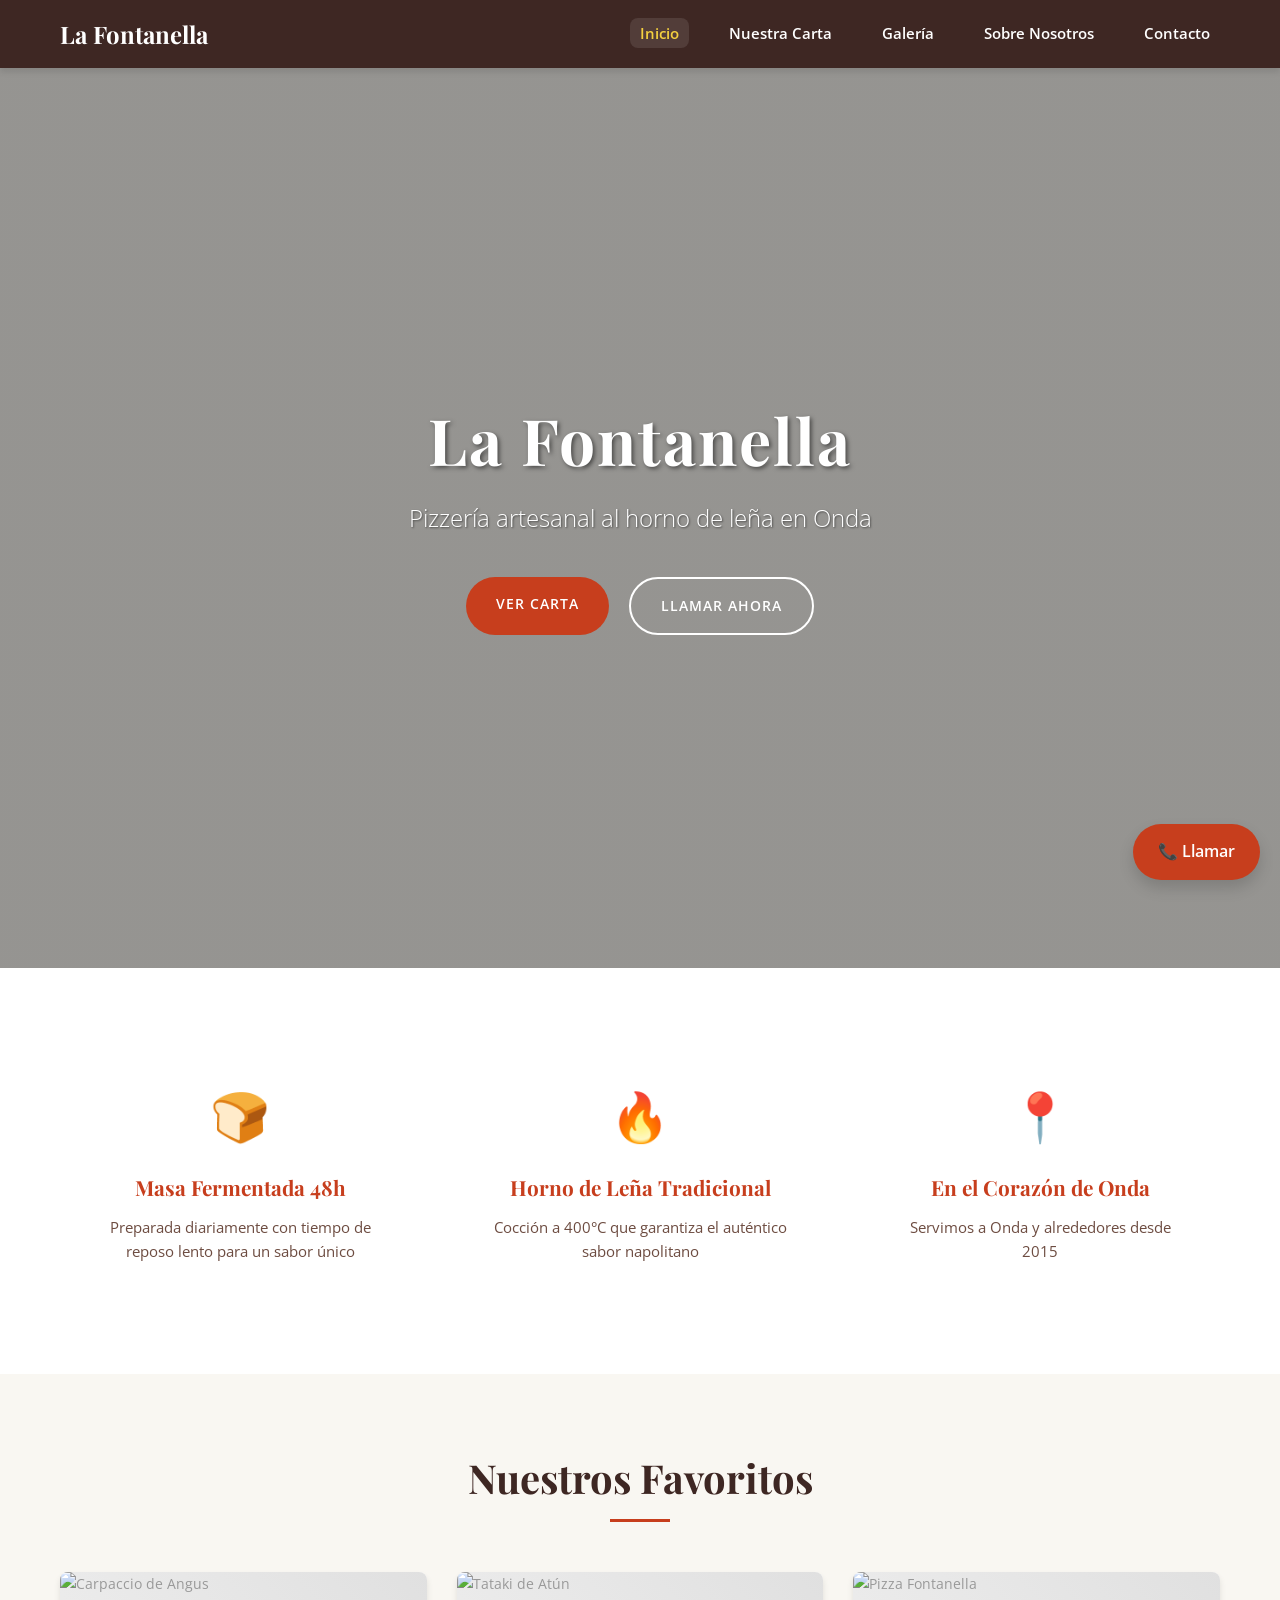
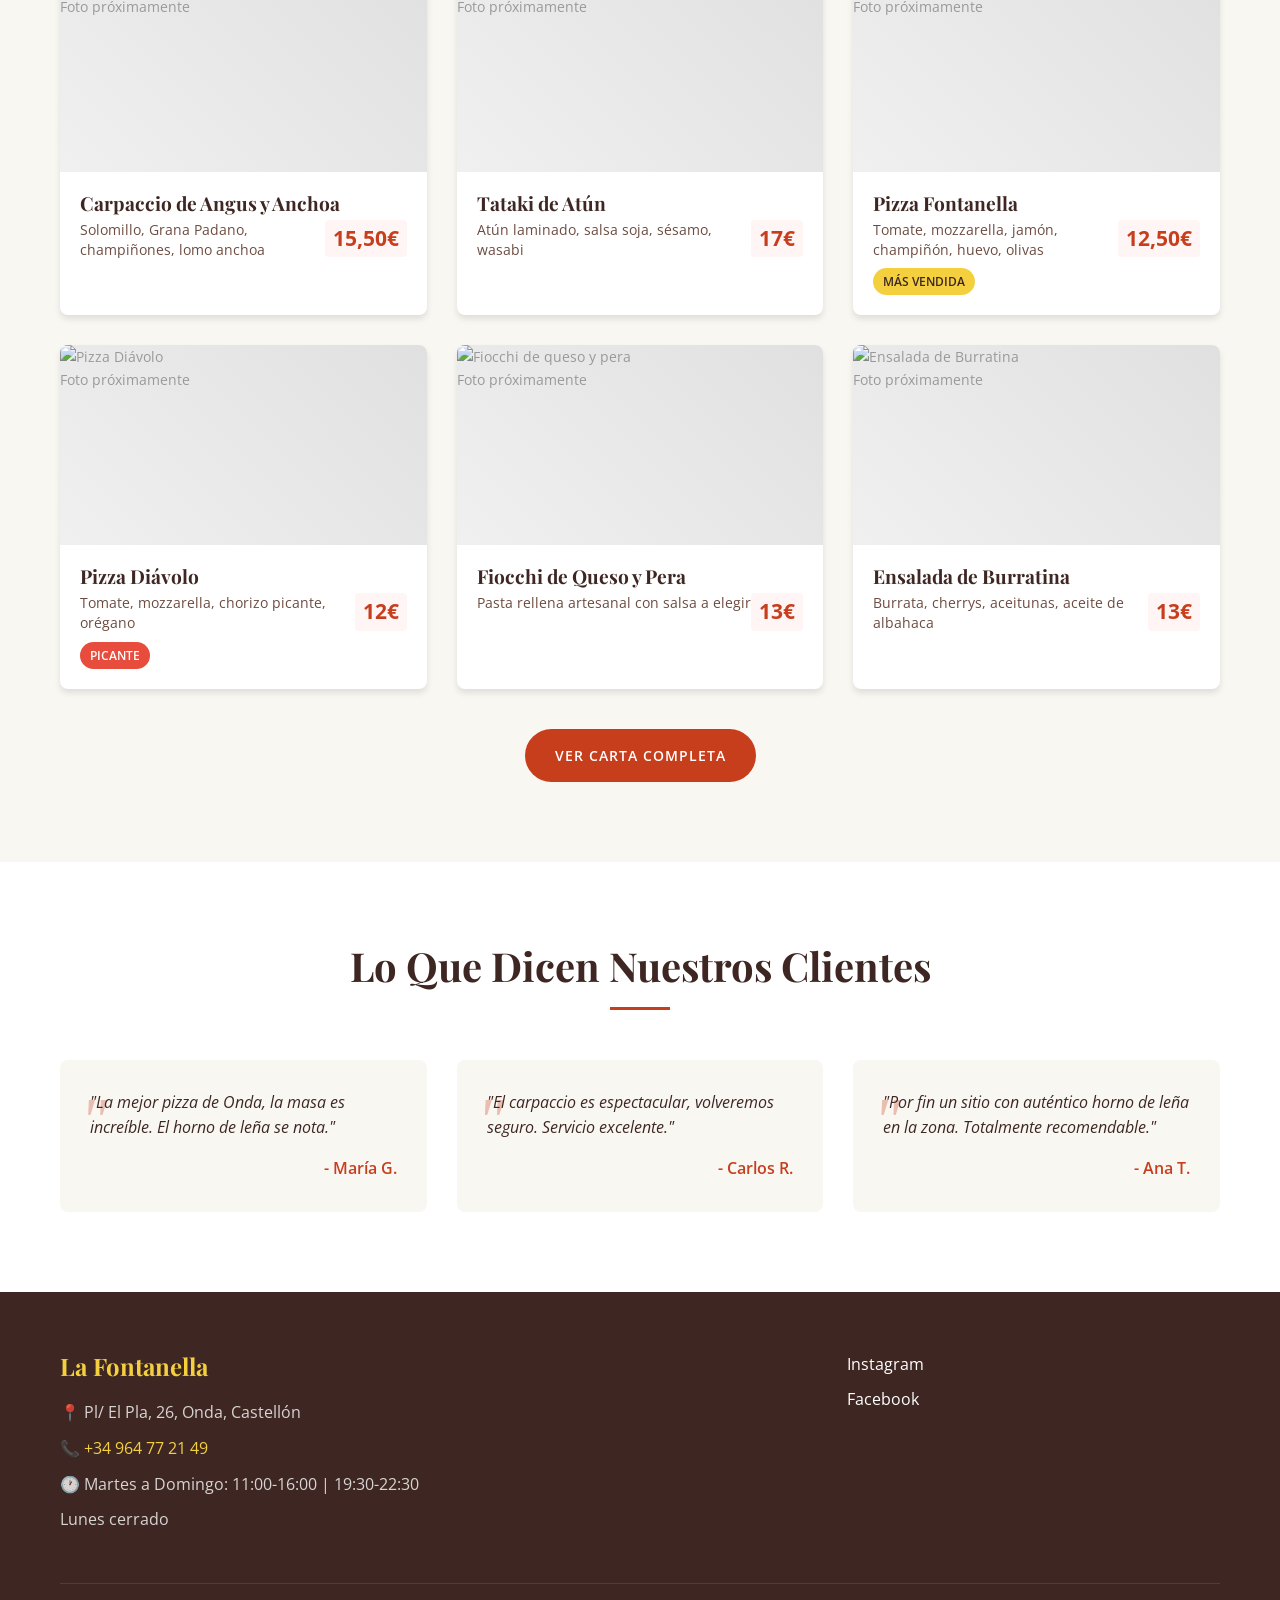
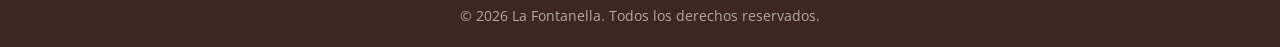
==== index.html @ 9c137af7 "cambios 1" ====
<!DOCTYPE html>
<html lang="es">
<head>
    <meta charset="UTF-8">
    <meta name="viewport" content="width=device-width, initial-scale=1.0">
    <title>La Fontanella | Pizzería Artesanal en Onda (Castellón)</title>
    <meta name="description" content="Auténtica pizza al horno de leña en Onda. Pasta fresca, entrantes caseros y delivery local. Reserva online o llámanos.">
    <link rel="stylesheet" href="css/estilos.css">
    <link href="https://fonts.googleapis.com/css2?family=Playfair+Display:wght@400;700&family=Open+Sans:wght@400;600&display=swap" rel="stylesheet">
    <!-- Open Graph (Facebook/WhatsApp) -->
    <meta property="og:title" content="La Fontanella | Pizzería en Onda">
    <meta property="og:description" content="Auténtica pizza al horno de leña. Reserva online.">
    <meta property="og:image" content="https://francontre.github.io/la-fontanella/imagenes/hero-horno.jpg">
    <meta property="og:url" content="https://francontre.github.io/la-fontanella/">

<!-- Twitter Card -->
<meta name="twitter:card" content="summary_large_image">
</head>
<body>
    <!-- Navegación -->
    <nav class="navbar">
        <div class="container">
            <a href="index.html" class="logo">La Fontanella</a>
            <button class="menu-toggle" onclick="toggleMenu()">☰</button>
            <ul class="nav-links" id="navLinks">
                <li><a href="index.html" class="active">Inicio</a></li>
                <li><a href="carta.html">Nuestra Carta</a></li>
                <li><a href="galeria.html">Galería</a></li>
                <li><a href="nosotros.html">Sobre Nosotros</a></li>
                <li><a href="contacto.html">Contacto</a></li>
            </ul>
        </div>
    </nav>

    <!-- Hero -->
    <header class="hero">
        <div class="hero-overlay"></div>
        <div class="hero-content">
            <h1>La Fontanella</h1>
            <p class="hero-subtitle">Pizzería artesanal al horno de leña en Onda</p>
            <div class="hero-buttons">
                <a href="carta.html" class="btn btn-primary">Ver Carta</a>
                <a href="tel:+34964772149" class="btn btn-secondary">Llamar Ahora</a>
            </div>
        </div>
    </header>

    <!-- Pilares -->
    <section class="pilares">
        <div class="container">
            <div class="pilares-grid">
                <div class="pilar">
                    <div class="pilar-icon">🍞</div>
                    <h3>Masa Fermentada 48h</h3>
                    <p>Preparada diariamente con tiempo de reposo lento para un sabor único</p>
                </div>
                <div class="pilar">
                    <div class="pilar-icon">🔥</div>
                    <h3>Horno de Leña Tradicional</h3>
                    <p>Cocción a 400°C que garantiza el auténtico sabor napolitano</p>
                </div>
                <div class="pilar">
                    <div class="pilar-icon">📍</div>
                    <h3>En el Corazón de Onda</h3>
                    <p>Servimos a Onda y alrededores desde 2015</p>
                </div>
            </div>
        </div>
    </section>

    <!-- Platos Estrella -->
    <section class="destacados">
        <div class="container">
            <h2 class="section-title">Nuestros Favoritos</h2>
            <div class="platos-grid">
                <div class="plato-card">
                    <img src="imagenes/carpaccio.jpg" alt="Carpaccio de Angus">
                    <div class="plato-info">
                        <h4>Carpaccio de Angus y Anchoa</h4>
                        <span class="precio">15,50€</span>
                        <p>Solomillo, Grana Padano, champiñones, lomo anchoa</p>
                    </div>
                </div>
                <div class="plato-card">
                    <img src="imagenes/tataki.jpg" alt="Tataki de Atún">
                    <div class="plato-info">
                        <h4>Tataki de Atún</h4>
                        <span class="precio">17€</span>
                        <p>Atún laminado, salsa soja, sésamo, wasabi</p>
                    </div>
                </div>
                <div class="plato-card">
                    <img src="imagenes/pizza-fontanella.jpg" alt="Pizza Fontanella">
                    <div class="plato-info">
                        <h4>Pizza Fontanella</h4>
                        <span class="precio">12,50€</span>
                        <p>Tomate, mozzarella, jamón, champiñón, huevo, olivas</p>
                        <span class="badge badge-popular">Más Vendida</span>
                    </div>
                </div>
                <div class="plato-card">
                    <img src="imagenes/pizza-diavolo.jpg" alt="Pizza Diávolo">
                    <div class="plato-info">
                        <h4>Pizza Diávolo</h4>
                        <span class="precio">12€</span>
                        <p>Tomate, mozzarella, chorizo picante, orégano</p>
                        <span class="badge badge-picante">Picante</span>
                    </div>
                </div>
                <div class="plato-card">
                    <img src="imagenes/fiocchi.jpg" alt="Fiocchi de queso y pera">
                    <div class="plato-info">
                        <h4>Fiocchi de Queso y Pera</h4>
                        <span class="precio">13€</span>
                        <p>Pasta rellena artesanal con salsa a elegir</p>
                    </div>
                </div>
                <div class="plato-card">
                    <img src="imagenes/burratina.jpg" alt="Ensalada de Burratina">
                    <div class="plato-info">
                        <h4>Ensalada de Burratina</h4>
                        <span class="precio">13€</span>
                        <p>Burrata, cherrys, aceitunas, aceite de albahaca</p>
                    </div>
                </div>
            </div>
            <div class="text-center">
                <a href="carta.html" class="btn btn-primary">Ver Carta Completa</a>
            </div>
        </div>
    </section>

    <!-- Testimonios -->
    <section class="testimonios">
        <div class="container">
            <h2 class="section-title">Lo Que Dicen Nuestros Clientes</h2>
            <div class="testimonios-grid">
                <div class="testimonio">
                    <p>"La mejor pizza de Onda, la masa es increíble. El horno de leña se nota."</p>
                    <span>- María G.</span>
                </div>
                <div class="testimonio">
                    <p>"El carpaccio es espectacular, volveremos seguro. Servicio excelente."</p>
                    <span>- Carlos R.</span>
                </div>
                <div class="testimonio">
                    <p>"Por fin un sitio con auténtico horno de leña en la zona. Totalmente recomendable."</p>
                    <span>- Ana T.</span>
                </div>
            </div>
        </div>
    </section>

    <!-- Footer -->
    <footer>
        <div class="container">
            <div class="footer-content">
                <div class="footer-info">
                    <h3>La Fontanella</h3>
                    <p>📍 Pl/ El Pla, 26, Onda, Castellón</p>
                    <p>📞 <a href="tel:+34964772149">+34 964 77 21 49</a></p>
                    <p>🕐 Martes a Domingo: 11:00-16:00 | 19:30-22:30</p>
                    <p>Lunes cerrado</p>
                </div>
                <div class="footer-social">
                    <a href="#" target="_blank">Instagram</a>
                    <a href="#" target="_blank">Facebook</a>
                </div>
            </div>
            <div class="footer-bottom">
                <p>&copy; 2026 La Fontanella. Todos los derechos reservados.</p>
            </div>
        </div>
    </footer>

    <!-- Botón flotante móvil -->
    <a href="tel:+34964772149" class="btn-flotante">📞 Llamar</a>

    <script src="js/main.js"></script>
</body>
</html>
---- css/estilos.css ----
/* ============================================
   LA FONTANELLA - ESTILOS PRINCIPALES
   ============================================ */

/* Variables de colores */
:root {
    --color-primario: #C73E1D;
    --color-primario-oscuro: #A03015;
    --color-secundario: #7D8E45;
    --color-acento: #F4D03F;
    --color-texto: #3E2723;
    --color-texto-claro: #6D4C41;
    --color-fondo: #F9F7F2;
    --color-blanco: #FFFFFF;
    --color-negro: #000000;
    --sombra: 0 4px 6px rgba(0,0,0,0.1);
    --sombra-hover: 0 8px 15px rgba(0,0,0,0.15);
    --radio: 8px;
    --transicion: all 0.3s ease;
}

/* Reset y base */
* {
    margin: 0;
    padding: 0;
    box-sizing: border-box;
}

html {
    scroll-behavior: smooth;
}

body {
    font-family: 'Open Sans', sans-serif;
    color: var(--color-texto);
    background-color: var(--color-fondo);
    line-height: 1.6;
}

h1, h2, h3, h4 {
    font-family: 'Playfair Display', serif;
    font-weight: 700;
    line-height: 1.2;
}

a {
    text-decoration: none;
    color: inherit;
}

img {
    max-width: 100%;
    height: auto;
    display: block;
}

.container {
    max-width: 1200px;
    margin: 0 auto;
    padding: 0 20px;
}

/* ============================================
   NAVEGACIÓN
   ============================================ */

.navbar {
    background-color: var(--color-texto);
    padding: 15px 0;
    position: sticky;
    top: 0;
    z-index: 1000;
    box-shadow: var(--sombra);
}

.navbar .container {
    display: flex;
    justify-content: space-between;
    align-items: center;
}

.logo {
    font-family: 'Playfair Display', serif;
    font-size: 1.5rem;
    color: var(--color-blanco);
    font-weight: 700;
}

.nav-links {
    display: flex;
    list-style: none;
    gap: 30px;
}

.nav-links a {
    color: var(--color-blanco);
    font-size: 0.95rem;
    font-weight: 600;
    transition: var(--transicion);
    padding: 5px 10px;
    border-radius: var(--radio);
}

.nav-links a:hover,
.nav-links a.active {
    color: var(--color-acento);
    background-color: rgba(255,255,255,0.1);
}

.menu-toggle {
    display: none;
    background: none;
    border: none;
    color: var(--color-blanco);
    font-size: 1.5rem;
    cursor: pointer;
}

/* ============================================
   HERO
   ============================================ */

.hero {
    position: relative;
    height: 100vh;
    min-height: 600px;
    background: linear-gradient(rgba(0,0,0,0.4), rgba(0,0,0,0.4)), 
                url('../imagenes/hero-horno.jpg') center/cover no-repeat;
    display: flex;
    align-items: center;
    justify-content: center;
    text-align: center;
    color: var(--color-blanco);
}

.hero-content {
    position: relative;
    z-index: 2;
    max-width: 800px;
    padding: 20px;
}

.hero h1 {
    font-size: 4rem;
    margin-bottom: 20px;
    text-shadow: 2px 2px 4px rgba(0,0,0,0.5);
    letter-spacing: 2px;
}

.hero-subtitle {
    font-size: 1.5rem;
    margin-bottom: 40px;
    font-weight: 300;
    text-shadow: 1px 1px 2px rgba(0,0,0,0.5);
}

.hero-buttons {
    display: flex;
    gap: 20px;
    justify-content: center;
    flex-wrap: wrap;
}

/* ============================================
   BOTONES
   ============================================ */

.btn {
    display: inline-block;
    padding: 15px 30px;
    border-radius: 50px;
    font-weight: 600;
    text-transform: uppercase;
    letter-spacing: 1px;
    transition: var(--transicion);
    cursor: pointer;
    border: none;
    font-size: 0.9rem;
}

.btn-primary {
    background-color: var(--color-primario);
    color: var(--color-blanco);
}

.btn-primary:hover {
    background-color: var(--color-primario-oscuro);
    transform: translateY(-2px);
    box-shadow: var(--sombra-hover);
}

.btn-secondary {
    background-color: transparent;
    color: var(--color-blanco);
    border: 2px solid var(--color-blanco);
}

.btn-secondary:hover {
    background-color: var(--color-blanco);
    color: var(--color-texto);
}

.btn-whatsapp {
    background-color: #25D366;
    color: var(--color-blanco);
    display: flex;
    align-items: center;
    justify-content: center;
    gap: 10px;
}

.btn-whatsapp:hover {
    background-color: #128C7E;
}

.btn-full {
    width: 100%;
}

.btn-flotante {
    position: fixed;
    bottom: 20px;
    right: 20px;
    background-color: var(--color-primario);
    color: var(--color-blanco);
    padding: 15px 25px;
    border-radius: 50px;
    font-weight: 600;
    box-shadow: var(--sombra-hover);
    z-index: 999;
    display: flex;
}

/* ============================================
   SECCIONES GENERALES
   ============================================ */

.section-title {
    text-align: center;
    font-size: 2.5rem;
    margin-bottom: 50px;
    color: var(--color-texto);
    position: relative;
    padding-bottom: 20px;
}

.section-title::after {
    content: '';
    position: absolute;
    bottom: 0;
    left: 50%;
    transform: translateX(-50%);
    width: 60px;
    height: 3px;
    background-color: var(--color-primario);
}

.text-center {
    text-align: center;
    margin-top: 40px;
}

/* ============================================
   PILARES
   ============================================ */

.pilares {
    padding: 80px 0;
    background-color: var(--color-blanco);
}

.pilares-grid {
    display: grid;
    grid-template-columns: repeat(auto-fit, minmax(250px, 1fr));
    gap: 40px;
}

.pilar {
    text-align: center;
    padding: 30px;
}

.pilar-icon {
    font-size: 3rem;
    margin-bottom: 20px;
}

.pilar h3 {
    font-size: 1.3rem;
    margin-bottom: 15px;
    color: var(--color-primario);
}

.pilar p {
    color: var(--color-texto-claro);
    font-size: 0.95rem;
}

/* ============================================
   DESTACADOS
   ============================================ */

.destacados {
    padding: 80px 0;
}

.platos-grid {
    display: grid;
    grid-template-columns: repeat(auto-fill, minmax(300px, 1fr));
    gap: 30px;
}

.plato-card {
    background-color: var(--color-blanco);
    border-radius: var(--radio);
    overflow: hidden;
    box-shadow: var(--sombra);
    transition: var(--transicion);
}

.plato-card:hover {
    transform: translateY(-5px);
    box-shadow: var(--sombra-hover);
}

.plato-card img {
    width: 100%;
    height: 200px;
    object-fit: cover;
}

.plato-info {
    padding: 20px;
}

.plato-info h4 {
    font-size: 1.2rem;
    margin-bottom: 5px;
    color: var(--color-texto);
}

.plato-info .precio {
    color: #C73E1D !important;
    font-size: 1.3rem !important;
    font-weight: 700;
    float: right;
    background: #fff5f5;
    padding: 2px 8px;
    border-radius: 4px;
}

.plato-info p {
    color: var(--color-texto-claro);
    font-size: 0.9rem;
    line-height: 1.4;
}

/* ============================================
   BADGES
   ============================================ */

.badge {
    display: inline-block;
    padding: 4px 10px;
    border-radius: 20px;
    font-size: 0.75rem;
    font-weight: 600;
    text-transform: uppercase;
    margin-top: 8px;
    margin-right: 5px;
}

.badge-popular {
    background-color: var(--color-acento);
    color: var(--color-texto);
}

.badge-picante {
    background-color: #E74C3C;
    color: var(--color-blanco);
}

.badge-veg {
    background-color: var(--color-secundario);
    color: var(--color-blanco);
}

.badge-singluten {
    background-color: #3498DB;
    color: var(--color-blanco);
}

.badge-tapada {
    background-color: #95A5A6;
    color: var(--color-blanco);
}

.badge-casa {
    background-color: var(--color-primario);
    color: var(--color-blanco);
}

/* ============================================
   TESTIMONIOS
   ============================================ */

.testimonios {
    padding: 80px 0;
    background-color: var(--color-blanco);
}

.testimonios-grid {
    display: grid;
    grid-template-columns: repeat(auto-fit, minmax(300px, 1fr));
    gap: 30px;
}

.testimonio {
    background-color: var(--color-fondo);
    padding: 30px;
    border-radius: var(--radio);
    position: relative;
    font-style: italic;
}

.testimonio::before {
    content: '"';
    font-size: 4rem;
    color: var(--color-primario);
    opacity: 0.3;
    position: absolute;
    top: 10px;
    left: 20px;
    font-family: serif;
}

.testimonio p {
    margin-bottom: 15px;
    position: relative;
    z-index: 1;
}

.testimonio span {
    display: block;
    text-align: right;
    font-weight: 600;
    color: var(--color-primario);
    font-style: normal;
}

/* ============================================
   FOOTER
   ============================================ */

footer {
    background-color: var(--color-texto);
    color: var(--color-blanco);
    padding: 60px 0 20px;
}

.footer-content {
    display: grid;
    grid-template-columns: 2fr 1fr;
    gap: 40px;
    margin-bottom: 40px;
}

.footer-info h3 {
    font-size: 1.5rem;
    margin-bottom: 20px;
    color: var(--color-acento);
}

.footer-info p {
    margin-bottom: 10px;
    color: rgba(255,255,255,0.8);
}

.footer-info a {
    color: var(--color-acento);
}

.footer-social {
    display: flex;
    flex-direction: column;
    gap: 10px;
}

.footer-social a {
    color: var(--color-blanco);
    transition: var(--transicion);
}

.footer-social a:hover {
    color: var(--color-acento);
}

.footer-bottom {
    text-align: center;
    padding-top: 20px;
    border-top: 1px solid rgba(255,255,255,0.1);
    color: rgba(255,255,255,0.6);
    font-size: 0.9rem;
}

/* ============================================
   PÁGINAS INTERNAS - HEADER
   ============================================ */

.page-header {
    background: linear-gradient(rgba(0,0,0,0.5), rgba(0,0,0,0.5)), 
                url('../imagenes/hero-horno.jpg') center/cover no-repeat;
    color: var(--color-blanco);
    text-align: center;
    padding: 100px 20px;
}

.page-header h1 {
    font-size: 3rem;
    margin-bottom: 15px;
}

.page-header p {
    font-size: 1.2rem;
    opacity: 0.9;
}

/* ============================================
   CARTA - ESTILOS ESPECÍFICOS
   ============================================ */

.carta-page {
    padding: 60px 0;
}

.categoria {
    margin-bottom: 60px;
}

.categoria-titulo {
    font-size: 2rem;
    color: var(--color-primario);
    margin-bottom: 30px;
    padding-bottom: 15px;
    border-bottom: 2px solid var(--color-primario);
}

.subcategoria {
    font-size: 1.3rem;
    color: var(--color-texto);
    margin: 30px 0 20px;
    font-family: 'Open Sans', sans-serif;
    font-weight: 600;
}

.subcategoria .nota {
    font-size: 0.9rem;
    color: var(--color-texto-claro);
    font-weight: 400;
}

.menu-grid {
    display: grid;
    grid-template-columns: repeat(auto-fill, minmax(350px, 1fr));
    gap: 25px;
    margin-bottom: 30px;
}

.menu-item {
    background-color: var(--color-blanco);
    border-radius: var(--radio);
    overflow: hidden;
    box-shadow: var(--sombra);
    display: flex;
    flex-direction: column;
    transition: var(--transicion);
}

.menu-item:hover {
    box-shadow: var(--sombra-hover);
}

.menu-foto {
    height: 200px;
    overflow: hidden;
}

.menu-foto img {
    width: 100%;
    height: 100%;
    object-fit: cover;
    transition: var(--transicion);
}

.menu-item:hover .menu-foto img {
    transform: scale(1.05);
}

.menu-content {
    padding: 20px;
    flex-grow: 1;
    display: flex;
    flex-direction: column;
}

.menu-header {
    display: flex;
    justify-content: space-between;
    align-items: flex-start;
    margin-bottom: 10px;
    gap: 15px;
}

.menu-header h4 {
    font-size: 1.1rem;
    color: var(--color-texto);
    flex: 1;
}

.menu-content p {
    color: var(--color-texto-claro);
    font-size: 0.9rem;
    line-height: 1.4;
    margin-top: auto;
}

/* Lista simple para pastas */
.menu-lista {
    background-color: var(--color-blanco);
    border-radius: var(--radio);
    padding: 20px;
    margin-bottom: 15px;
}

.menu-row {
    display: flex;
    justify-content: space-between;
    align-items: center;
    padding: 12px 0;
    border-bottom: 1px dashed #ddd;
}

.menu-row:last-child {
    border-bottom: none;
}

.menu-nombre {
    font-weight: 600;
    color: var(--color-texto);
}

.menu-nota {
    color: var(--color-texto-claro);
    font-size: 0.9rem;
    font-style: italic;
    margin-top: 10px;
}

/* Salsas */
.salsas-grid {
    display: grid;
    grid-template-columns: repeat(auto-fill, minmax(250px, 1fr));
    gap: 20px;
}

.salsa-item {
    background-color: var(--color-blanco);
    padding: 20px;
    border-radius: var(--radio);
    box-shadow: var(--sombra);
    border-left: 4px solid var(--color-primario);
}

.salsa-item h4 {
    font-size: 1.1rem;
    margin-bottom: 8px;
    color: var(--color-texto);
}

.salsa-item p {
    font-size: 0.9rem;
    color: var(--color-texto-claro);
}

/* Pizzas grid compacto */
.pizzas-grid {
    grid-template-columns: repeat(auto-fill, minmax(280px, 1fr));
}

.pizza-item {
    flex-direction: row;
    align-items: center;
    padding: 20px;
}

.pizza-item .menu-content {
    padding: 0;
}

.pizza-item.destacada {
    border: 2px solid var(--color-primario);
}

/* ============================================
   GALERÍA
   ============================================ */

.galeria-page {
    padding: 60px 0;
}

.galeria-filtros {
    text-align: center;
    margin-bottom: 40px;
}

.filtro-btn {
    background: none;
    border: 2px solid var(--color-primario);
    color: var(--color-primario);
    padding: 10px 25px;
    margin: 5px;
    border-radius: 50px;
    cursor: pointer;
    font-weight: 600;
    transition: var(--transicion);
}

.filtro-btn:hover,
.filtro-btn.active {
    background-color: var(--color-primario);
    color: var(--color-blanco);
}

.galeria-grid {
    display: grid;
    grid-template-columns: repeat(auto-fill, minmax(250px, 1fr));
    gap: 20px;
}

.galeria-item {
    position: relative;
    border-radius: var(--radio);
    overflow: hidden;
    cursor: pointer;
    aspect-ratio: 1;
}

.galeria-item img {
    width: 100%;
    height: 100%;
    object-fit: cover;
    transition: var(--transicion);
}

.galeria-overlay {
    position: absolute;
    bottom: 0;
    left: 0;
    right: 0;
    background: linear-gradient(transparent, rgba(0,0,0,0.8));
    color: var(--color-blanco);
    padding: 30px 15px 15px;
    transform: translateY(100%);
    transition: var(--transicion);
}

.galeria-item:hover img {
    transform: scale(1.1);
}

.galeria-item:hover .galeria-overlay {
    transform: translateY(0);
}

/* Lightbox */
.lightbox {
    display: none;
    position: fixed;
    top: 0;
    left: 0;
    width: 100%;
    height: 100%;
    background-color: rgba(0,0,0,0.9);
    z-index: 2000;
    justify-content: center;
    align-items: center;
    flex-direction: column;
}

.lightbox.active {
    display: flex;
}

.lightbox img {
    max-width: 90%;
    max-height: 80vh;
    border-radius: var(--radio);
}

.lightbox-cerrar {
    position: absolute;
    top: 20px;
    right: 40px;
    color: var(--color-blanco);
    font-size: 3rem;
    cursor: pointer;
}

.lightbox-caption {
    color: var(--color-blanco);
    margin-top: 20px;
    font-size: 1.2rem;
}

/* ============================================
   NOSOTROS
   ============================================ */

.nosotros-page {
    padding: 60px 0;
}

.historia {
    display: grid;
    grid-template-columns: 1fr 1fr;
    gap: 60px;
    align-items: center;
    margin-bottom: 80px;
}

.historia-content h2 {
    font-size: 2rem;
    color: var(--color-primario);
    margin-bottom: 25px;
}

.historia-content p {
    margin-bottom: 20px;
    font-size: 1.05rem;
    line-height: 1.8;
}

.historia-content .destacado {
    font-size: 1.3rem;
    font-style: italic;
    color: var(--color-primario);
    border-left: 4px solid var(--color-primario);
    padding-left: 20px;
    margin-top: 30px;
}

.historia-imagen img {
    border-radius: var(--radio);
    box-shadow: var(--sombra-hover);
}

.valores {
    background-color: var(--color-blanco);
    padding: 60px;
    border-radius: var(--radio);
    margin-bottom: 60px;
}

.valores h2 {
    text-align: center;
    margin-bottom: 40px;
    color: var(--color-texto);
}

.valores-grid {
    display: grid;
    grid-template-columns: repeat(auto-fit, minmax(200px, 1fr));
    gap: 40px;
    text-align: center;
}

.valor-icon {
    font-size: 3rem;
    margin-bottom: 15px;
}

.valor h3 {
    font-size: 1.2rem;
    margin-bottom: 10px;
    color: var(--color-primario);
}

.valor p {
    color: var(--color-texto-claro);
    font-size: 0.95rem;
}

.datos {
    text-align: center;
}

.datos h2 {
    margin-bottom: 40px;
}

.datos-grid {
    display: grid;
    grid-template-columns: repeat(auto-fit, minmax(150px, 1fr));
    gap: 30px;
}

.dato {
    padding: 30px;
    background-color: var(--color-primario);
    color: var(--color-blanco);
    border-radius: var(--radio);
}

.dato-numero {
    display: block;
    font-size: 2.5rem;
    font-weight: 700;
    font-family: 'Playfair Display', serif;
    margin-bottom: 10px;
}

.dato-label {
    font-size: 0.9rem;
    opacity: 0.9;
}

/* ============================================
   CONTACTO
   ============================================ */

.contacto-page {
    padding: 60px 0;
}

.contacto-grid {
    display: grid;
    grid-template-columns: 1fr 1fr;
    gap: 60px;
    margin-bottom: 60px;
}

.contacto-info h2,
.contacto-form h2 {
    margin-bottom: 30px;
    color: var(--color-texto);
}

.info-item {
    display: flex;
    gap: 20px;
    margin-bottom: 25px;
}

.info-icon {
    font-size: 1.5rem;
    flex-shrink: 0;
}

.info-item h4 {
    font-size: 1.1rem;
    margin-bottom: 5px;
    color: var(--color-primario);
}

.info-item p {
    color: var(--color-texto-claro);
}

.info-nota {
    font-size: 0.85rem;
    color: var(--color-texto-claro);
    font-style: italic;
    margin-top: 5px;
}

.whatsapp-btn {
    margin-top: 30px;
}

/* Formulario */
.form-group {
    margin-bottom: 20px;
}

.form-row {
    display: grid;
    grid-template-columns: 1fr 1fr;
    gap: 20px;
}

.form-group label {
    display: block;
    margin-bottom: 8px;
    font-weight: 600;
    color: var(--color-texto);
}

.form-group input,
.form-group select,
.form-group textarea {
    width: 100%;
    padding: 12px 15px;
    border: 2px solid #ddd;
    border-radius: var(--radio);
    font-family: inherit;
    font-size: 1rem;
    transition: var(--transicion);
}

.form-group input:focus,
.form-group select:focus,
.form-group textarea:focus {
    outline: none;
    border-color: var(--color-primario);
}

.form-nota {
    text-align: center;
    color: var(--color-texto-claro);
    font-size: 0.9rem;
    margin-top: 20px;
    font-style: italic;
}

/* Mapa */
.mapa-section {
    text-align: center;
}

.mapa-section h2 {
    margin-bottom: 30px;
}

.mapa-container {
    border-radius: var(--radio);
    overflow: hidden;
    box-shadow: var(--sombra);
}

.mapa-nota {
    color: var(--color-texto-claro);
    font-size: 0.85rem;
    margin-top: 15px;
    font-style: italic;
}

/* ============================================
   RESPONSIVE - MÓVIL
   ============================================ */

@media (max-width: 768px) {
    .menu-toggle {
        display: block;
    }
    
    .nav-links {
        display: none;
        position: absolute;
        top: 100%;
        left: 0;
        right: 0;
        background-color: var(--color-texto);
        flex-direction: column;
        padding: 20px;
        gap: 10px;
    }
    
    .nav-links.active {
        display: flex;
    }
    
    .hero h1 {
        font-size: 2.5rem;
    }
    
    .hero-subtitle {
        font-size: 1.1rem;
    }
    
    .hero-buttons {
        flex-direction: column;
        align-items: center;
    }
    
    .btn {
        width: 100%;
        max-width: 280px;
    }
    
    .section-title {
        font-size: 1.8rem;
    }
    
    .footer-content {
        grid-template-columns: 1fr;
        text-align: center;
    }
    
    .page-header h1 {
        font-size: 2rem;
    }
    
    .menu-grid {
        grid-template-columns: 1fr;
    }
    
    .pizzas-grid {
        grid-template-columns: 1fr;
    }
    
    .pizza-item {
        flex-direction: column;
    }
    
    .historia {
        grid-template-columns: 1fr;
        gap: 30px;
    }
    
    .valores {
        padding: 30px;
    }
    
    .contacto-grid {
        grid-template-columns: 1fr;
        gap: 40px;
    }
    
    .form-row {
        grid-template-columns: 1fr;
    }
    
    .btn-flotante {
        display: block;
    }
    
    .salsas-grid {
        grid-template-columns: 1fr;
    }
}

@media (max-width: 480px) {
    .hero h1 {
        font-size: 2rem;
    }
    
    .container {
        padding: 0 15px;
    }
    
    .platos-grid {
        grid-template-columns: 1fr;
    }
    
    .galeria-grid {
        grid-template-columns: 1fr 1fr;
    }
}

img[src*="imagenes"] {
    background: linear-gradient(45deg, #f0f0f0, #e0e0e0);
    min-height: 200px;
    display: flex;
    align-items: center;
    justify-content: center;
    color: #999;
    font-size: 0.9rem;
}
img[src*="imagenes"]::after {
    content: "Foto próximamente";
}
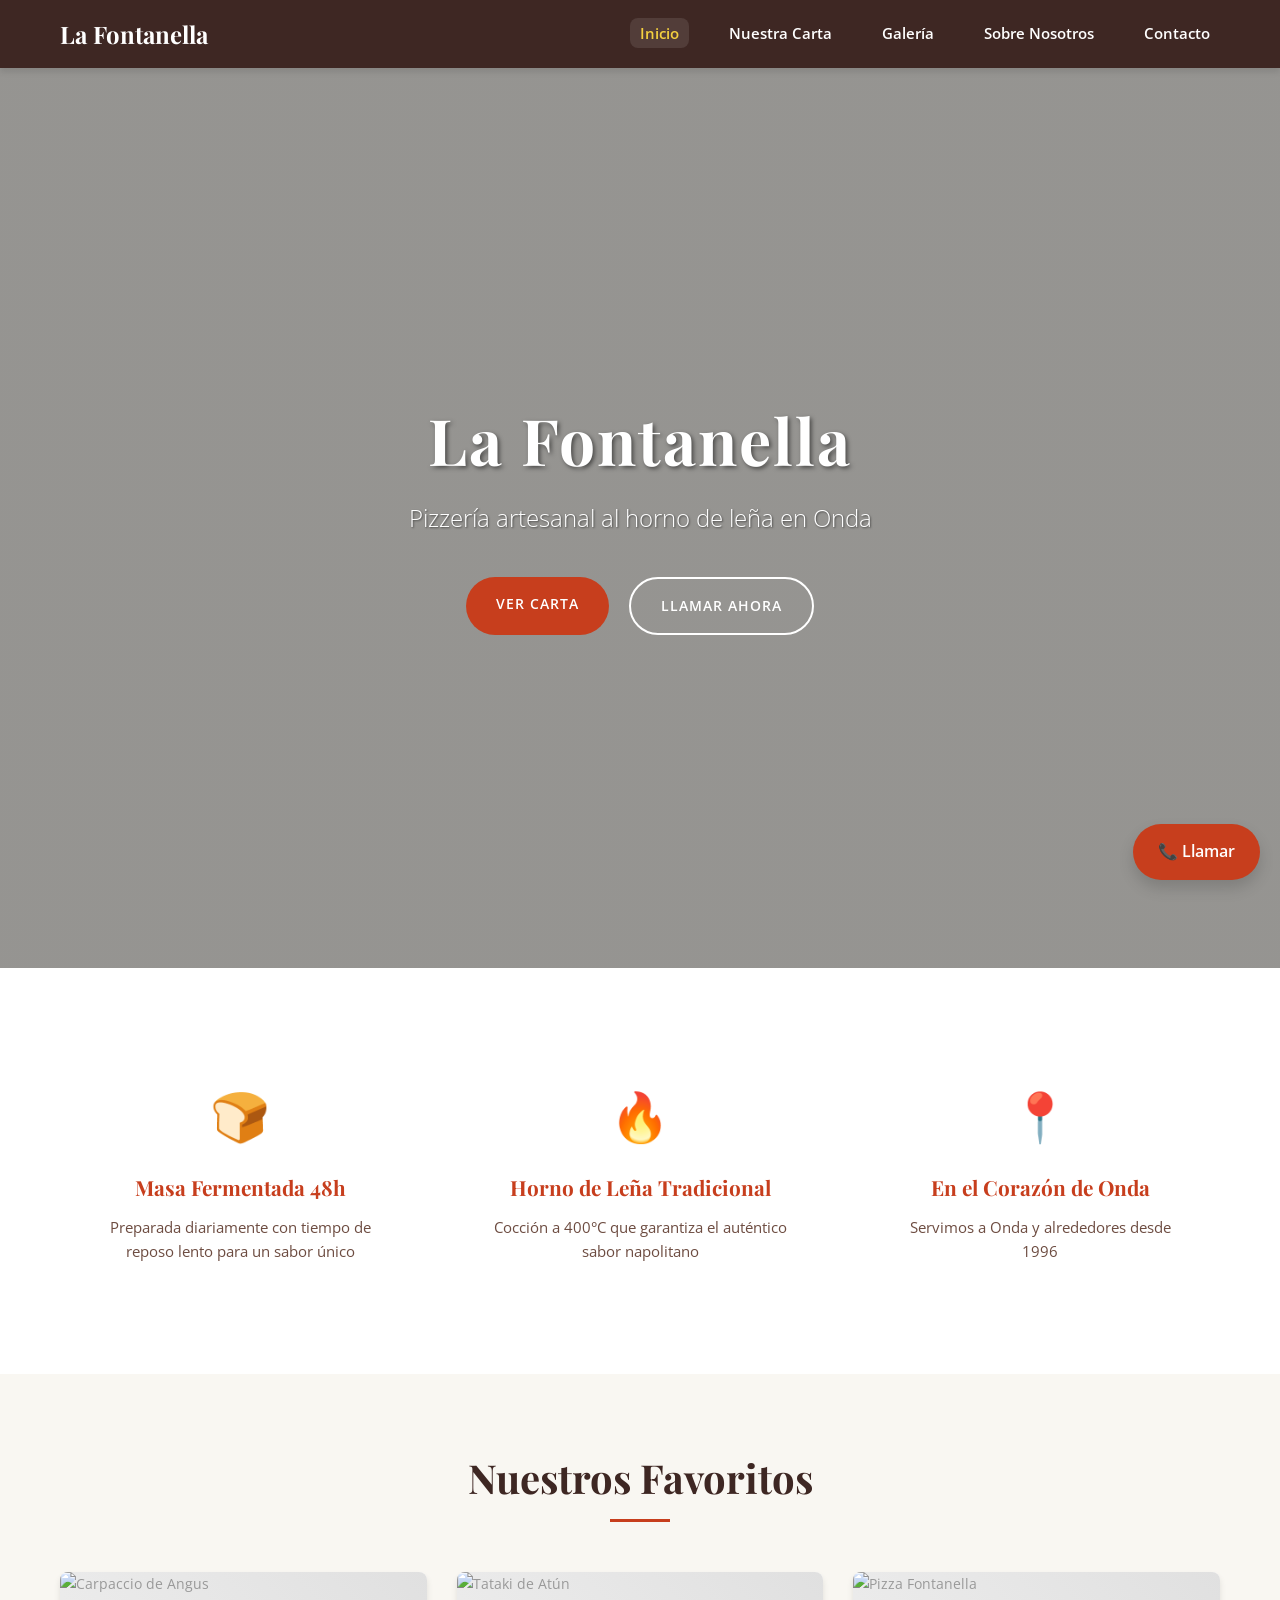
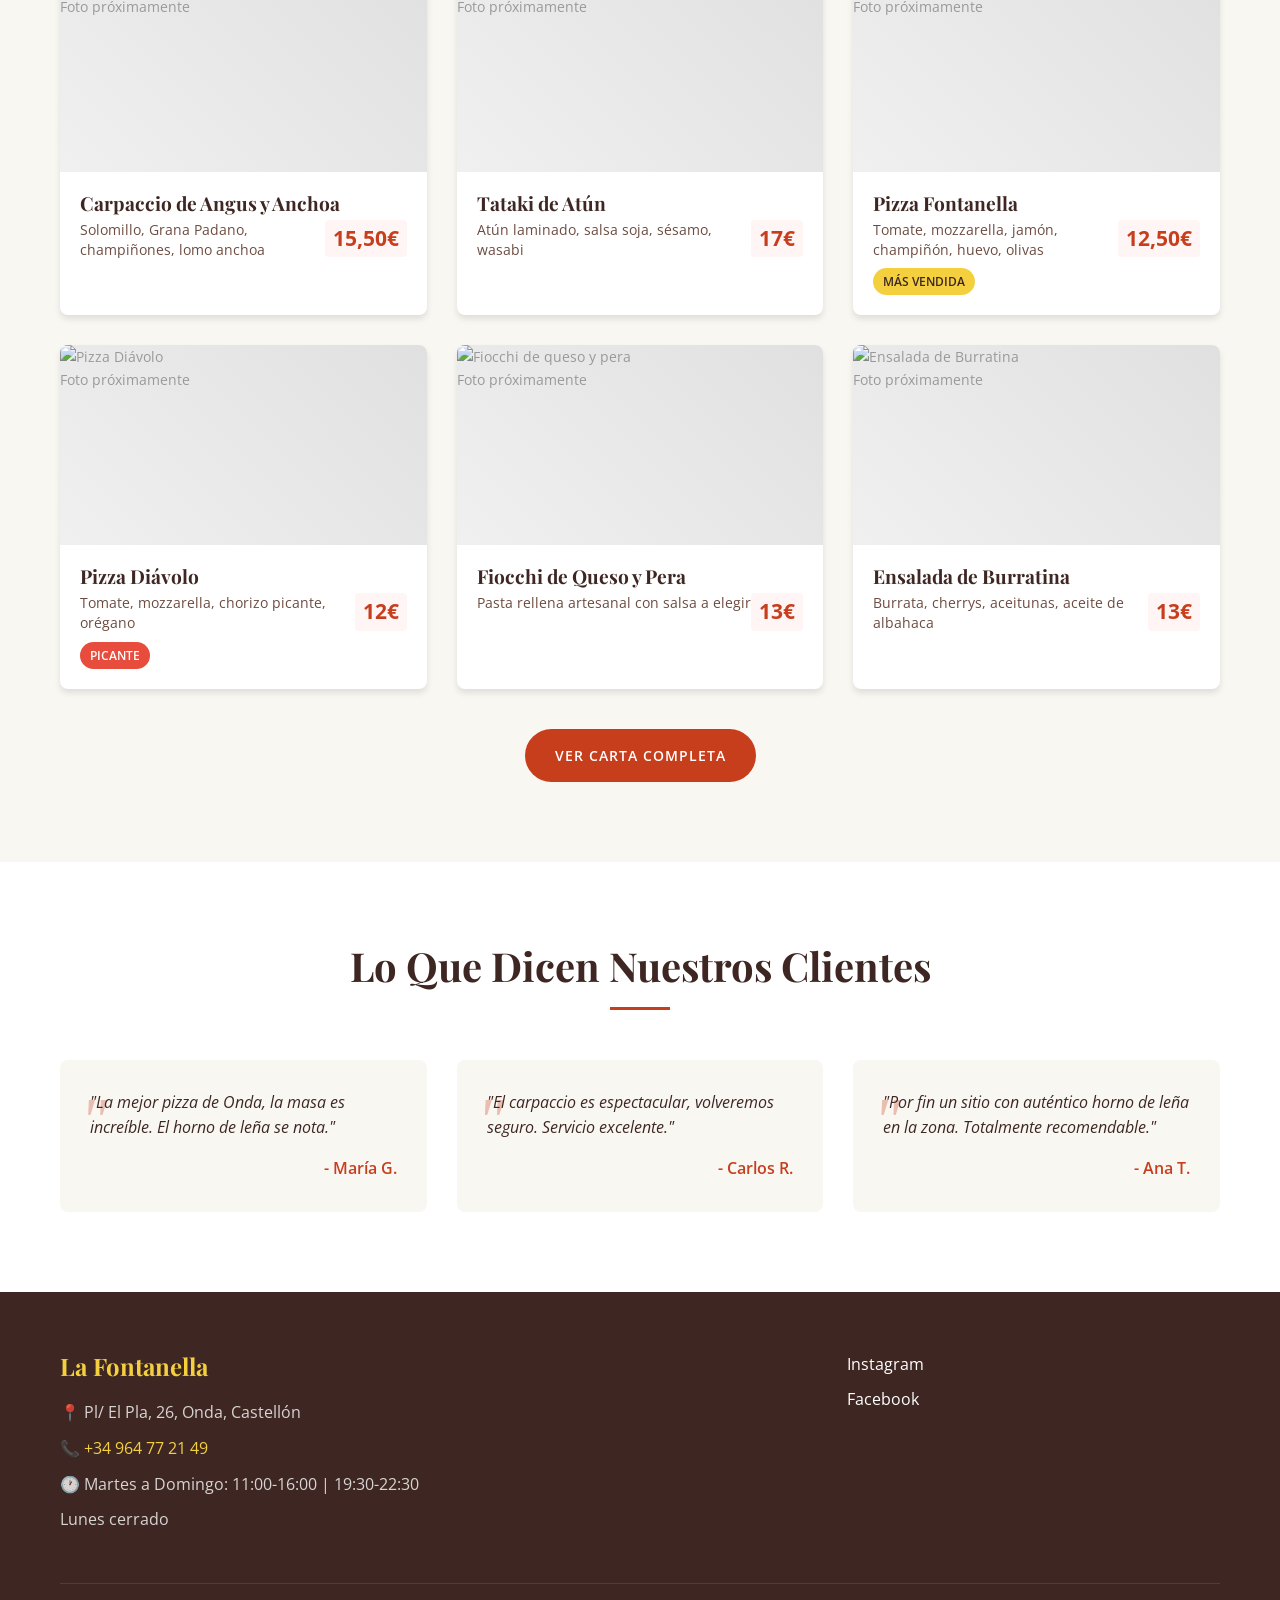
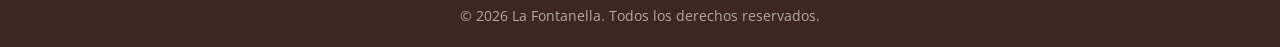
==== commit c20b96d1: "añadida la dirección y el número correctos en el pie de cada página" ====
--- a/index.html
+++ b/index.html
@@ -62,7 +62,7 @@
                 <div class="pilar">
                     <div class="pilar-icon">📍</div>
                     <h3>En el Corazón de Onda</h3>
-                    <p>Servimos a Onda y alrededores desde 2015</p>
+                    <p>Servimos a Onda y alrededores desde 1996</p>
                 </div>
             </div>
         </div>
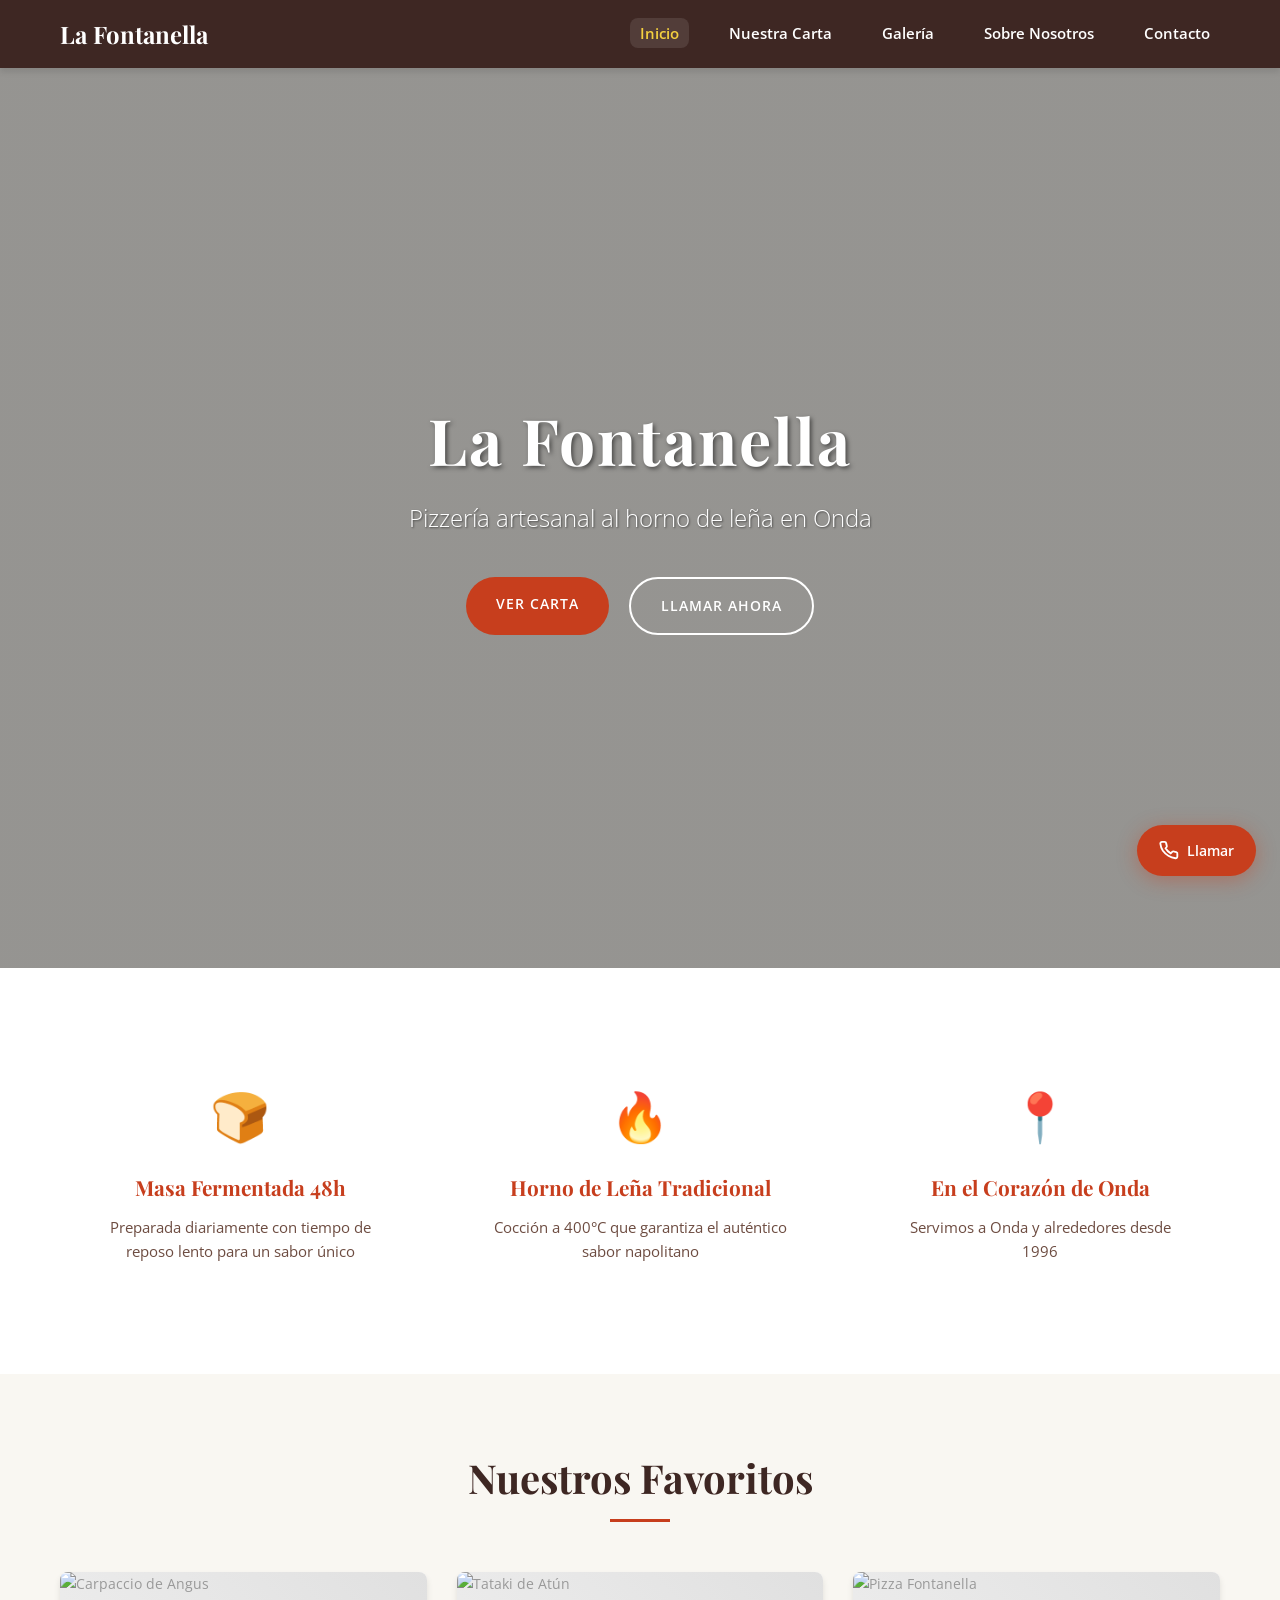
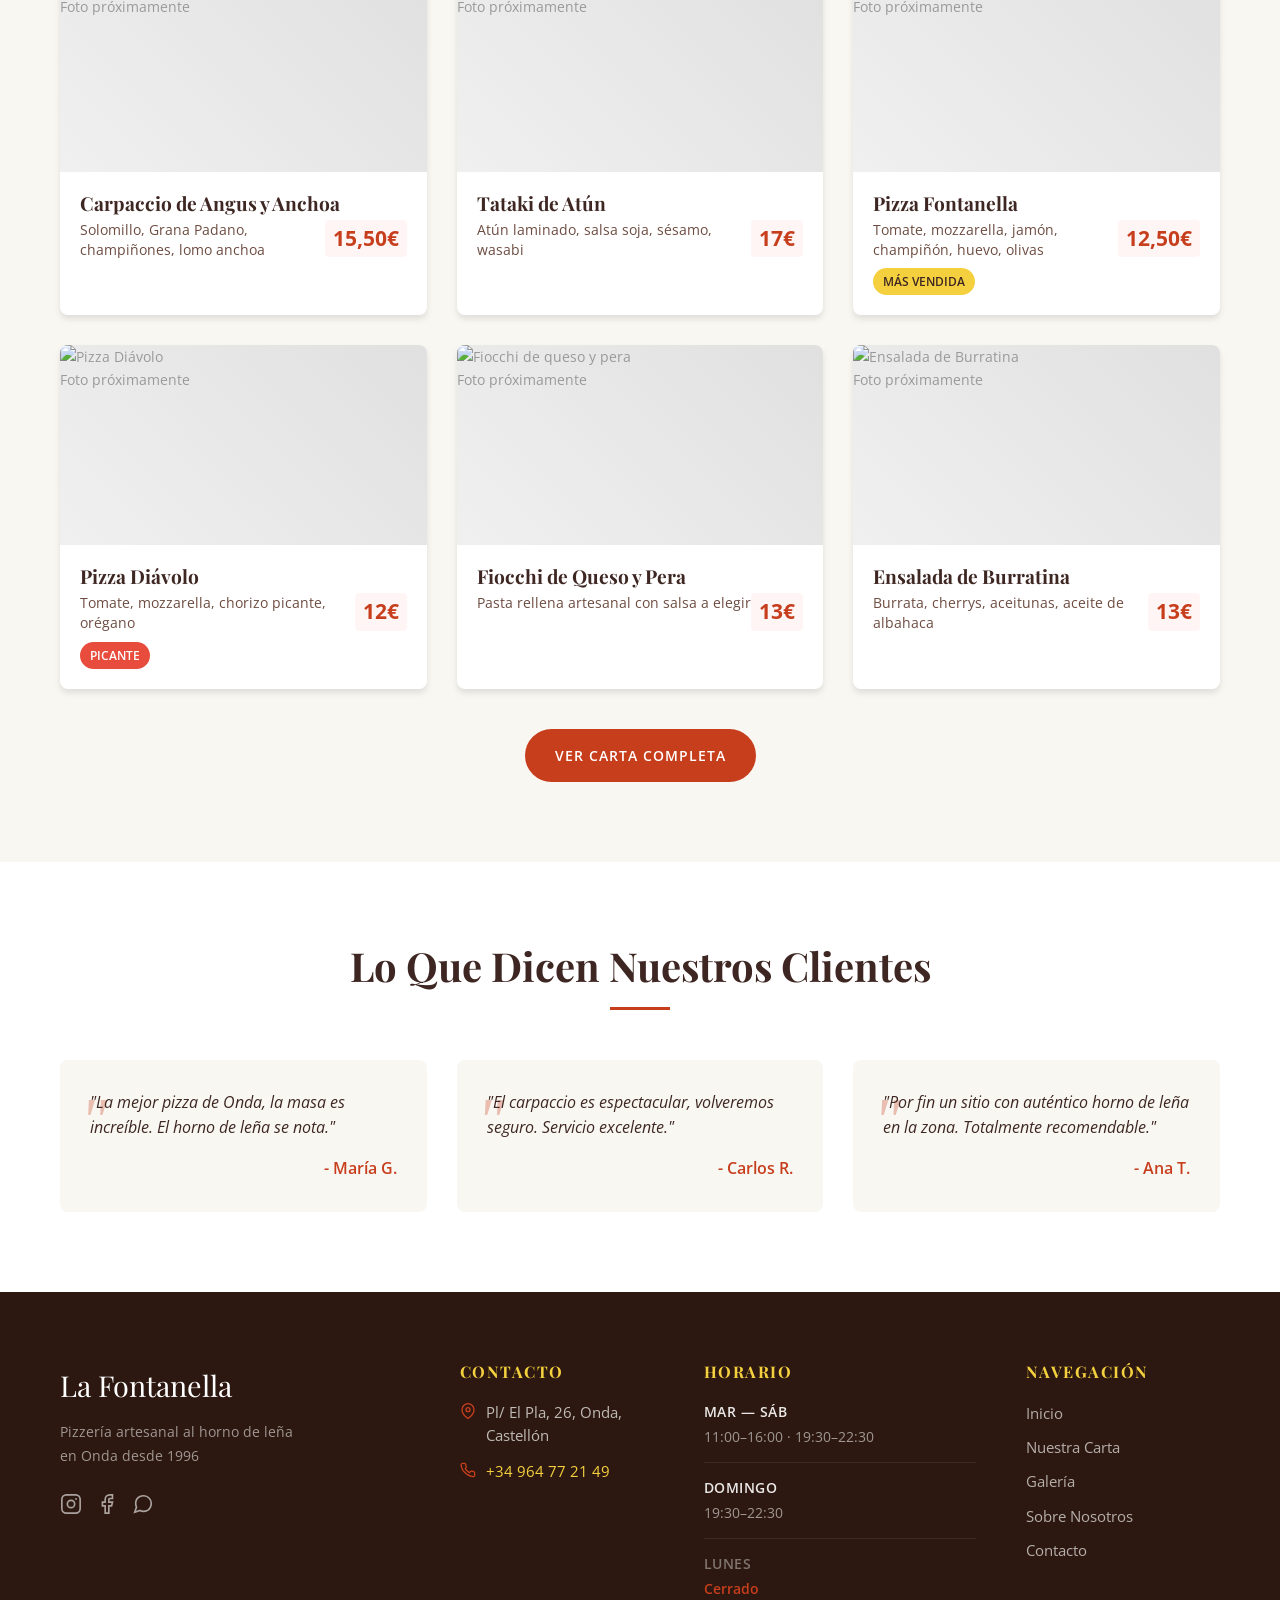
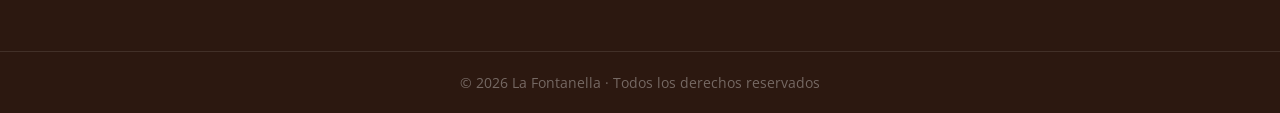
==== commit 3b50e37f: "footer arreglado" ====
--- a/index.html
+++ b/index.html
@@ -152,29 +152,79 @@
     </section>
 
     <!-- Footer -->
-    <footer>
-        <div class="container">
-            <div class="footer-content">
-                <div class="footer-info">
-                    <h3>La Fontanella</h3>
-                    <p>📍 Pl/ El Pla, 26, Onda, Castellón</p>
-                    <p>📞 <a href="tel:+34964772149">+34 964 77 21 49</a></p>
-                    <p>🕐 Martes a Domingo: 11:00-16:00 | 19:30-22:30</p>
-                    <p>Lunes cerrado</p>
-                </div>
-                <div class="footer-social">
-                    <a href="#" target="_blank">Instagram</a>
-                    <a href="#" target="_blank">Facebook</a>
-                </div>
-            </div>
-            <div class="footer-bottom">
-                <p>&copy; 2026 La Fontanella. Todos los derechos reservados.</p>
-            </div>
-        </div>
-    </footer>
-
-    <!-- Botón flotante móvil -->
-    <a href="tel:+34964772149" class="btn-flotante">📞 Llamar</a>
+    <!-- FOOTER UNIFICADO LA FONTANELLA -->
+<footer class="footer">
+  <div class="footer-inner">
+    <div class="footer-col footer-brand">
+      <span class="footer-logo">La Fontanella</span>
+      <p class="footer-tagline">Pizzería artesanal al horno de leña<br>en Onda desde 1996</p>
+      <div class="footer-social">
+        <a href="#" target="_blank" aria-label="Instagram">
+          <svg width="22" height="22" viewBox="0 0 24 24" fill="none" stroke="currentColor" stroke-width="1.8"><rect x="2" y="2" width="20" height="20" rx="5" ry="5"/><circle cx="12" cy="12" r="4"/><circle cx="17.5" cy="6.5" r="1" fill="currentColor" stroke="none"/></svg>
+        </a>
+        <a href="#" target="_blank" aria-label="Facebook">
+          <svg width="22" height="22" viewBox="0 0 24 24" fill="none" stroke="currentColor" stroke-width="1.8"><path d="M18 2h-3a5 5 0 0 0-5 5v3H7v4h3v8h4v-8h3l1-4h-4V7a1 1 0 0 1 1-1h3z"/></svg>
+        </a>
+        <a href="https://wa.me/34964772149" target="_blank" aria-label="WhatsApp">
+          <svg width="22" height="22" viewBox="0 0 24 24" fill="none" stroke="currentColor" stroke-width="1.8"><path d="M21 11.5a8.38 8.38 0 0 1-.9 3.8 8.5 8.5 0 0 1-7.6 4.7 8.38 8.38 0 0 1-3.8-.9L3 21l1.9-5.7a8.38 8.38 0 0 1-.9-3.8 8.5 8.5 0 0 1 4.7-7.6 8.38 8.38 0 0 1 3.8-.9h.5a8.48 8.48 0 0 1 8 8v.5z"/></svg>
+        </a>
+      </div>
+    </div>
+
+    <div class="footer-col footer-contact">
+      <h4>Contacto</h4>
+      <ul>
+        <li>
+          <svg width="16" height="16" viewBox="0 0 24 24" fill="none" stroke="currentColor" stroke-width="2"><path d="M21 10c0 7-9 13-9 13s-9-6-9-13a9 9 0 0 1 18 0z"/><circle cx="12" cy="10" r="3"/></svg>
+          Pl/ El Pla, 26, Onda, Castellón
+        </li>
+        <li>
+          <svg width="16" height="16" viewBox="0 0 24 24" fill="none" stroke="currentColor" stroke-width="2"><path d="M22 16.92v3a2 2 0 0 1-2.18 2 19.79 19.79 0 0 1-8.63-3.07A19.5 19.5 0 0 1 4.69 13a19.79 19.79 0 0 1-3.07-8.67A2 2 0 0 1 3.6 2.18h3a2 2 0 0 1 2 1.72c.127.96.361 1.903.7 2.81a2 2 0 0 1-.45 2.11L7.91 9.91a16 16 0 0 0 6.15 6.15l1.79-1.79a2 2 0 0 1 2.11-.45c.907.339 1.85.573 2.81.7A2 2 0 0 1 22 16.92z"/></svg>
+          <a href="tel:+34964772149">+34 964 77 21 49</a>
+        </li>
+      </ul>
+    </div>
+
+    <div class="footer-col footer-hours">
+      <h4>Horario</h4>
+      <ul class="horario-lista">
+        <li>
+          <span class="dia">Mar — Sáb</span>
+          <span class="horas">11:00–16:00 · 19:30–22:30</span>
+        </li>
+        <li>
+          <span class="dia">Domingo</span>
+          <span class="horas">19:30–22:30</span>
+        </li>
+        <li class="cerrado">
+          <span class="dia">Lunes</span>
+          <span class="horas">Cerrado</span>
+        </li>
+      </ul>
+    </div>
+
+    <div class="footer-col footer-nav">
+      <h4>Navegación</h4>
+      <ul>
+        <li><a href="index.html">Inicio</a></li>
+        <li><a href="carta.html">Nuestra Carta</a></li>
+        <li><a href="galeria.html">Galería</a></li>
+        <li><a href="nosotros.html">Sobre Nosotros</a></li>
+        <li><a href="contacto.html">Contacto</a></li>
+      </ul>
+    </div>
+  </div>
+
+  <div class="footer-bottom">
+    <p>&copy; 2026 La Fontanella · Todos los derechos reservados</p>
+  </div>
+</footer>
+
+<!-- Botón flotante llamar (igual en todas las páginas) -->
+<a href="tel:+34964772149" class="btn-flotante" aria-label="Llamar">
+  <svg width="20" height="20" viewBox="0 0 24 24" fill="none" stroke="currentColor" stroke-width="2.2"><path d="M22 16.92v3a2 2 0 0 1-2.18 2 19.79 19.79 0 0 1-8.63-3.07A19.5 19.5 0 0 1 4.69 13a19.79 19.79 0 0 1-3.07-8.67A2 2 0 0 1 3.6 2.18h3a2 2 0 0 1 2 1.72c.127.96.361 1.903.7 2.81a2 2 0 0 1-.45 2.11L7.91 9.91a16 16 0 0 0 6.15 6.15l1.79-1.79a2 2 0 0 1 2.11-.45c.907.339 1.85.573 2.81.7A2 2 0 0 1 22 16.92z"/></svg>
+  Llamar
+</a>
 
     <script src="js/main.js"></script>
 </body>
--- a/css/estilos.css
+++ b/css/estilos.css
@@ -449,58 +449,204 @@
 }
 
 /* ============================================
-   FOOTER
-   ============================================ */
-
-footer {
-    background-color: var(--color-texto);
-    color: var(--color-blanco);
-    padding: 60px 0 20px;
-}
-
-.footer-content {
-    display: grid;
-    grid-template-columns: 2fr 1fr;
-    gap: 40px;
-    margin-bottom: 40px;
-}
-
-.footer-info h3 {
-    font-size: 1.5rem;
-    margin-bottom: 20px;
-    color: var(--color-acento);
-}
-
-.footer-info p {
-    margin-bottom: 10px;
-    color: rgba(255,255,255,0.8);
-}
-
-.footer-info a {
-    color: var(--color-acento);
+   FOOTER UNIFICADO
+   ============================================ */
+
+.footer {
+  background-color: #2C1810;
+  color: rgba(255,255,255,0.85);
+  padding: 70px 0 0;
+  font-size: 0.95rem;
+}
+
+.footer-inner {
+  max-width: 1200px;
+  margin: 0 auto;
+  padding: 0 20px 50px;
+  display: grid;
+  grid-template-columns: 1.8fr 1fr 1.4fr 1fr;
+  gap: 50px;
+}
+
+.footer-col h4 {
+  font-family: 'Playfair Display', serif;
+  font-size: 1rem;
+  color: #F4D03F;
+  letter-spacing: 1.5px;
+  text-transform: uppercase;
+  margin-bottom: 20px;
+}
+
+/* Brand col */
+.footer-logo {
+  font-family: 'Playfair Display', serif;
+  font-size: 1.8rem;
+  color: #ffffff;
+  display: block;
+  margin-bottom: 12px;
+}
+
+.footer-tagline {
+  color: rgba(255,255,255,0.55);
+  line-height: 1.7;
+  font-size: 0.9rem;
+  margin-bottom: 24px;
 }
 
 .footer-social {
-    display: flex;
-    flex-direction: column;
-    gap: 10px;
+  display: flex;
+  gap: 14px;
 }
 
 .footer-social a {
-    color: var(--color-blanco);
-    transition: var(--transicion);
+  color: rgba(255,255,255,0.6);
+  transition: color 0.3s ease, transform 0.3s ease;
+  display: flex;
 }
 
 .footer-social a:hover {
-    color: var(--color-acento);
-}
-
+  color: #F4D03F;
+  transform: translateY(-3px);
+}
+
+/* Contact col */
+.footer-contact ul,
+.footer-nav ul {
+  list-style: none;
+  padding: 0;
+}
+
+.footer-contact ul li {
+  display: flex;
+  align-items: flex-start;
+  gap: 10px;
+  margin-bottom: 14px;
+  color: rgba(255,255,255,0.7);
+  line-height: 1.5;
+}
+
+.footer-contact ul li svg {
+  flex-shrink: 0;
+  margin-top: 2px;
+  color: #C73E1D;
+}
+
+.footer-contact a {
+  color: #F4D03F;
+  transition: opacity 0.2s;
+}
+
+.footer-contact a:hover {
+  opacity: 0.8;
+}
+
+/* Hours col */
+.horario-lista {
+  list-style: none;
+  padding: 0;
+}
+
+.horario-lista li {
+  display: flex;
+  flex-direction: column;
+  margin-bottom: 14px;
+  padding-bottom: 14px;
+  border-bottom: 1px solid rgba(255,255,255,0.08);
+}
+
+.horario-lista li:last-child {
+  border-bottom: none;
+  margin-bottom: 0;
+  padding-bottom: 0;
+}
+
+.horario-lista .dia {
+  font-weight: 600;
+  color: rgba(255,255,255,0.9);
+  font-size: 0.85rem;
+  text-transform: uppercase;
+  letter-spacing: 0.5px;
+}
+
+.horario-lista .horas {
+  color: rgba(255,255,255,0.55);
+  font-size: 0.88rem;
+  margin-top: 3px;
+}
+
+.horario-lista .cerrado .dia {
+  color: rgba(255,255,255,0.4);
+}
+
+.horario-lista .cerrado .horas {
+  color: #C73E1D;
+  font-weight: 600;
+}
+
+/* Nav col */
+.footer-nav ul li {
+  margin-bottom: 10px;
+}
+
+.footer-nav ul li a {
+  color: rgba(255,255,255,0.65);
+  transition: color 0.2s, padding-left 0.2s;
+  display: inline-block;
+}
+
+.footer-nav ul li a:hover {
+  color: #F4D03F;
+  padding-left: 6px;
+}
+
+/* Bottom bar */
 .footer-bottom {
-    text-align: center;
-    padding-top: 20px;
-    border-top: 1px solid rgba(255,255,255,0.1);
-    color: rgba(255,255,255,0.6);
-    font-size: 0.9rem;
+  border-top: 1px solid rgba(255,255,255,0.1);
+  text-align: center;
+  padding: 20px;
+  color: rgba(255,255,255,0.35);
+  font-size: 0.85rem;
+}
+
+/* Botón flotante actualizado */
+.btn-flotante {
+  position: fixed;
+  bottom: 24px;
+  right: 24px;
+  background-color: var(--color-primario);
+  color: var(--color-blanco);
+  padding: 14px 22px;
+  border-radius: 50px;
+  font-weight: 600;
+  font-size: 0.9rem;
+  box-shadow: 0 4px 20px rgba(199,62,29,0.4);
+  z-index: 999;
+  display: flex;
+  align-items: center;
+  gap: 8px;
+  transition: all 0.3s ease;
+  text-decoration: none;
+}
+
+.btn-flotante:hover {
+  background-color: var(--color-primario-oscuro);
+  transform: translateY(-2px);
+  box-shadow: 0 6px 25px rgba(199,62,29,0.5);
+}
+
+/* Responsive footer */
+@media (max-width: 900px) {
+  .footer-inner {
+    grid-template-columns: 1fr 1fr;
+    gap: 35px;
+  }
+}
+
+@media (max-width: 560px) {
+  .footer-inner {
+    grid-template-columns: 1fr;
+    gap: 30px;
+  }
 }
 
 /* ============================================
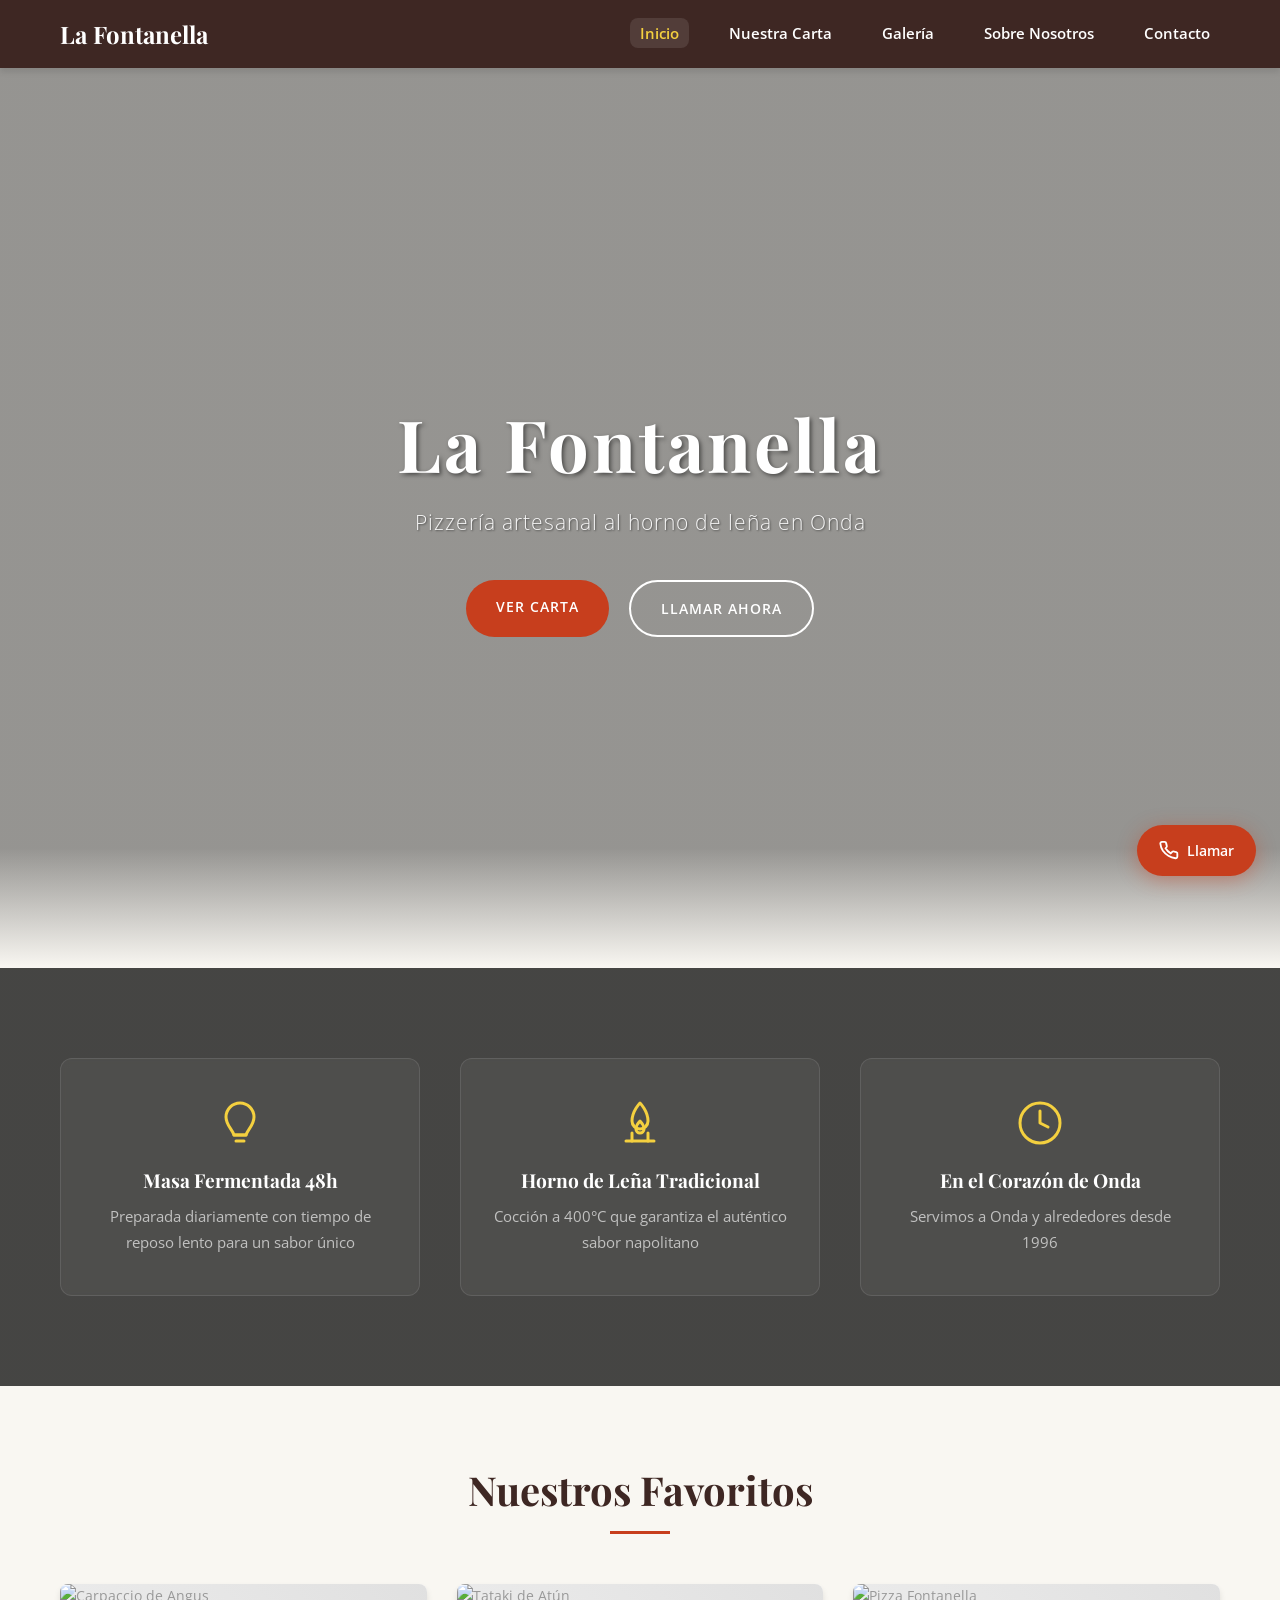
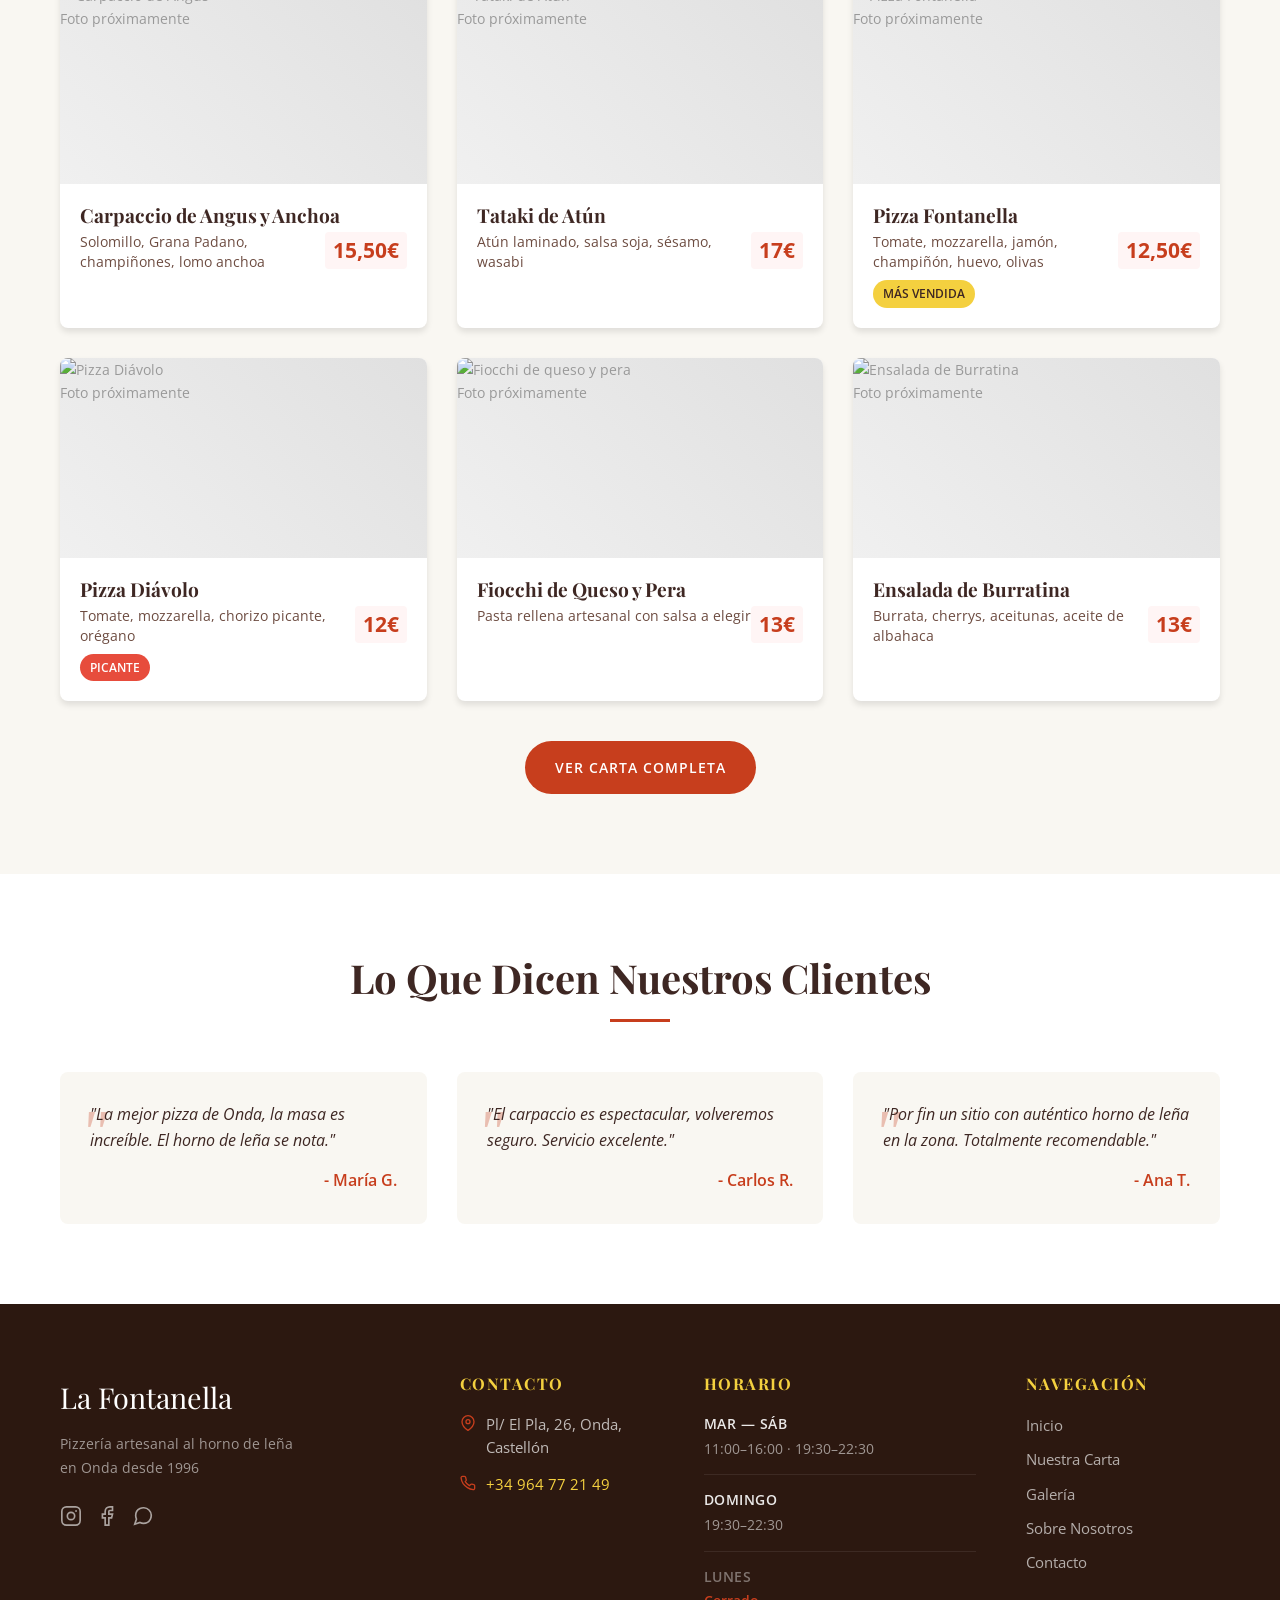
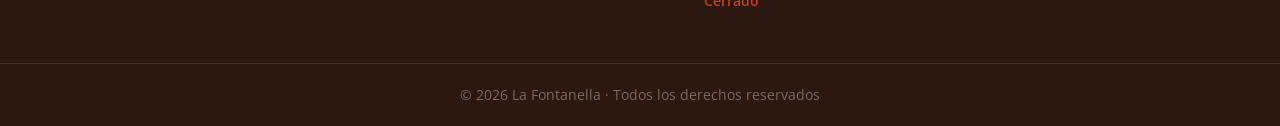
==== commit 0b77aff7: "cambios pilares hecho (bloque 2)" ====
--- a/index.html
+++ b/index.html
@@ -46,21 +46,39 @@
     </header>
 
     <!-- Pilares -->
+    <!-- Pilares -->
     <section class="pilares">
         <div class="container">
             <div class="pilares-grid">
                 <div class="pilar">
-                    <div class="pilar-icon">🍞</div>
+                    <div class="pilar-icon">
+                        <svg width="48" height="48" viewBox="0 0 24 24" fill="none" stroke="currentColor" stroke-width="1.5" stroke-linecap="round" stroke-linejoin="round">
+                            <path d="M12 2a7 7 0 0 1 7 7c0 4-3 6-4 9H9c-1-3-4-5-4-9a7 7 0 0 1 7-7z"/>
+                            <path d="M9 18h6M10 21h4"/>
+                        </svg>
+                    </div>
                     <h3>Masa Fermentada 48h</h3>
                     <p>Preparada diariamente con tiempo de reposo lento para un sabor único</p>
                 </div>
                 <div class="pilar">
-                    <div class="pilar-icon">🔥</div>
+                    <div class="pilar-icon">
+                        <svg width="48" height="48" viewBox="0 0 24 24" fill="none" stroke="currentColor" stroke-width="1.5" stroke-linecap="round" stroke-linejoin="round">
+                            <path d="M12 2c0 0-4 4-4 9a4 4 0 0 0 8 0c0-5-4-9-4-9z"/>
+                            <path d="M12 11c0 0-2 2-2 4a2 2 0 0 0 4 0c0-2-2-4-2-4z"/>
+                            <path d="M5 21h14"/>
+                            <path d="M8 17v4M16 17v4"/>
+                        </svg>
+                    </div>
                     <h3>Horno de Leña Tradicional</h3>
                     <p>Cocción a 400°C que garantiza el auténtico sabor napolitano</p>
                 </div>
                 <div class="pilar">
-                    <div class="pilar-icon">📍</div>
+                    <div class="pilar-icon">
+                        <svg width="48" height="48" viewBox="0 0 24 24" fill="none" stroke="currentColor" stroke-width="1.5" stroke-linecap="round" stroke-linejoin="round">
+                            <circle cx="12" cy="12" r="10"/>
+                            <path d="M12 6v6l4 2"/>
+                        </svg>
+                    </div>
                     <h3>En el Corazón de Onda</h3>
                     <p>Servimos a Onda y alrededores desde 1996</p>
                 </div>
--- a/css/estilos.css
+++ b/css/estilos.css
@@ -217,18 +217,33 @@
     width: 100%;
 }
 
+/* ============================================
+   BOTÓN FLOTANTE
+   ============================================ */
+
 .btn-flotante {
     position: fixed;
-    bottom: 20px;
-    right: 20px;
+    bottom: 24px;
+    right: 24px;
     background-color: var(--color-primario);
     color: var(--color-blanco);
-    padding: 15px 25px;
+    padding: 14px 22px;
     border-radius: 50px;
     font-weight: 600;
-    box-shadow: var(--sombra-hover);
+    font-size: 0.9rem;
+    box-shadow: 0 4px 20px rgba(199,62,29,0.4);
     z-index: 999;
     display: flex;
+    align-items: center;
+    gap: 8px;
+    transition: all 0.3s ease;
+    text-decoration: none;
+}
+
+.btn-flotante:hover {
+    background-color: var(--color-primario-oscuro);
+    transform: translateY(-2px);
+    box-shadow: 0 6px 25px rgba(199,62,29,0.5);
 }
 
 /* ============================================
@@ -453,200 +468,154 @@
    ============================================ */
 
 .footer {
-  background-color: #2C1810;
-  color: rgba(255,255,255,0.85);
-  padding: 70px 0 0;
-  font-size: 0.95rem;
+    background-color: #2C1810;
+    color: rgba(255,255,255,0.85);
+    padding: 70px 0 0;
+    font-size: 0.95rem;
 }
 
 .footer-inner {
-  max-width: 1200px;
-  margin: 0 auto;
-  padding: 0 20px 50px;
-  display: grid;
-  grid-template-columns: 1.8fr 1fr 1.4fr 1fr;
-  gap: 50px;
+    max-width: 1200px;
+    margin: 0 auto;
+    padding: 0 20px 50px;
+    display: grid;
+    grid-template-columns: 1.8fr 1fr 1.4fr 1fr;
+    gap: 50px;
 }
 
 .footer-col h4 {
-  font-family: 'Playfair Display', serif;
-  font-size: 1rem;
-  color: #F4D03F;
-  letter-spacing: 1.5px;
-  text-transform: uppercase;
-  margin-bottom: 20px;
-}
-
-/* Brand col */
+    font-family: 'Playfair Display', serif;
+    font-size: 1rem;
+    color: #F4D03F;
+    letter-spacing: 1.5px;
+    text-transform: uppercase;
+    margin-bottom: 20px;
+}
+
 .footer-logo {
-  font-family: 'Playfair Display', serif;
-  font-size: 1.8rem;
-  color: #ffffff;
-  display: block;
-  margin-bottom: 12px;
+    font-family: 'Playfair Display', serif;
+    font-size: 1.8rem;
+    color: #ffffff;
+    display: block;
+    margin-bottom: 12px;
 }
 
 .footer-tagline {
-  color: rgba(255,255,255,0.55);
-  line-height: 1.7;
-  font-size: 0.9rem;
-  margin-bottom: 24px;
+    color: rgba(255,255,255,0.55);
+    line-height: 1.7;
+    font-size: 0.9rem;
+    margin-bottom: 24px;
 }
 
 .footer-social {
-  display: flex;
-  gap: 14px;
+    display: flex;
+    gap: 14px;
 }
 
 .footer-social a {
-  color: rgba(255,255,255,0.6);
-  transition: color 0.3s ease, transform 0.3s ease;
-  display: flex;
+    color: rgba(255,255,255,0.6);
+    transition: color 0.3s ease, transform 0.3s ease;
+    display: flex;
 }
 
 .footer-social a:hover {
-  color: #F4D03F;
-  transform: translateY(-3px);
-}
-
-/* Contact col */
+    color: #F4D03F;
+    transform: translateY(-3px);
+}
+
 .footer-contact ul,
 .footer-nav ul {
-  list-style: none;
-  padding: 0;
+    list-style: none;
+    padding: 0;
 }
 
 .footer-contact ul li {
-  display: flex;
-  align-items: flex-start;
-  gap: 10px;
-  margin-bottom: 14px;
-  color: rgba(255,255,255,0.7);
-  line-height: 1.5;
+    display: flex;
+    align-items: flex-start;
+    gap: 10px;
+    margin-bottom: 14px;
+    color: rgba(255,255,255,0.7);
+    line-height: 1.5;
 }
 
 .footer-contact ul li svg {
-  flex-shrink: 0;
-  margin-top: 2px;
-  color: #C73E1D;
+    flex-shrink: 0;
+    margin-top: 2px;
+    color: #C73E1D;
 }
 
 .footer-contact a {
-  color: #F4D03F;
-  transition: opacity 0.2s;
+    color: #F4D03F;
+    transition: opacity 0.2s;
 }
 
 .footer-contact a:hover {
-  opacity: 0.8;
-}
-
-/* Hours col */
+    opacity: 0.8;
+}
+
 .horario-lista {
-  list-style: none;
-  padding: 0;
+    list-style: none;
+    padding: 0;
 }
 
 .horario-lista li {
-  display: flex;
-  flex-direction: column;
-  margin-bottom: 14px;
-  padding-bottom: 14px;
-  border-bottom: 1px solid rgba(255,255,255,0.08);
+    display: flex;
+    flex-direction: column;
+    margin-bottom: 14px;
+    padding-bottom: 14px;
+    border-bottom: 1px solid rgba(255,255,255,0.08);
 }
 
 .horario-lista li:last-child {
-  border-bottom: none;
-  margin-bottom: 0;
-  padding-bottom: 0;
+    border-bottom: none;
+    margin-bottom: 0;
+    padding-bottom: 0;
 }
 
 .horario-lista .dia {
-  font-weight: 600;
-  color: rgba(255,255,255,0.9);
-  font-size: 0.85rem;
-  text-transform: uppercase;
-  letter-spacing: 0.5px;
+    font-weight: 600;
+    color: rgba(255,255,255,0.9);
+    font-size: 0.85rem;
+    text-transform: uppercase;
+    letter-spacing: 0.5px;
 }
 
 .horario-lista .horas {
-  color: rgba(255,255,255,0.55);
-  font-size: 0.88rem;
-  margin-top: 3px;
+    color: rgba(255,255,255,0.55);
+    font-size: 0.88rem;
+    margin-top: 3px;
 }
 
 .horario-lista .cerrado .dia {
-  color: rgba(255,255,255,0.4);
+    color: rgba(255,255,255,0.4);
 }
 
 .horario-lista .cerrado .horas {
-  color: #C73E1D;
-  font-weight: 600;
-}
-
-/* Nav col */
+    color: #C73E1D;
+    font-weight: 600;
+}
+
 .footer-nav ul li {
-  margin-bottom: 10px;
+    margin-bottom: 10px;
 }
 
 .footer-nav ul li a {
-  color: rgba(255,255,255,0.65);
-  transition: color 0.2s, padding-left 0.2s;
-  display: inline-block;
+    color: rgba(255,255,255,0.65);
+    transition: color 0.2s, padding-left 0.2s;
+    display: inline-block;
 }
 
 .footer-nav ul li a:hover {
-  color: #F4D03F;
-  padding-left: 6px;
-}
-
-/* Bottom bar */
+    color: #F4D03F;
+    padding-left: 6px;
+}
+
 .footer-bottom {
-  border-top: 1px solid rgba(255,255,255,0.1);
-  text-align: center;
-  padding: 20px;
-  color: rgba(255,255,255,0.35);
-  font-size: 0.85rem;
-}
-
-/* Botón flotante actualizado */
-.btn-flotante {
-  position: fixed;
-  bottom: 24px;
-  right: 24px;
-  background-color: var(--color-primario);
-  color: var(--color-blanco);
-  padding: 14px 22px;
-  border-radius: 50px;
-  font-weight: 600;
-  font-size: 0.9rem;
-  box-shadow: 0 4px 20px rgba(199,62,29,0.4);
-  z-index: 999;
-  display: flex;
-  align-items: center;
-  gap: 8px;
-  transition: all 0.3s ease;
-  text-decoration: none;
-}
-
-.btn-flotante:hover {
-  background-color: var(--color-primario-oscuro);
-  transform: translateY(-2px);
-  box-shadow: 0 6px 25px rgba(199,62,29,0.5);
-}
-
-/* Responsive footer */
-@media (max-width: 900px) {
-  .footer-inner {
-    grid-template-columns: 1fr 1fr;
-    gap: 35px;
-  }
-}
-
-@media (max-width: 560px) {
-  .footer-inner {
-    grid-template-columns: 1fr;
-    gap: 30px;
-  }
+    border-top: 1px solid rgba(255,255,255,0.1);
+    text-align: center;
+    padding: 20px;
+    color: rgba(255,255,255,0.35);
+    font-size: 0.85rem;
 }
 
 /* ============================================
@@ -770,7 +739,6 @@
     margin-top: auto;
 }
 
-/* Lista simple para pastas */
 .menu-lista {
     background-color: var(--color-blanco);
     border-radius: var(--radio);
@@ -802,7 +770,6 @@
     margin-top: 10px;
 }
 
-/* Salsas */
 .salsas-grid {
     display: grid;
     grid-template-columns: repeat(auto-fill, minmax(250px, 1fr));
@@ -828,7 +795,6 @@
     color: var(--color-texto-claro);
 }
 
-/* Pizzas grid compacto */
 .pizzas-grid {
     grid-template-columns: repeat(auto-fill, minmax(280px, 1fr));
 }
@@ -919,7 +885,6 @@
     transform: translateY(0);
 }
 
-/* Lightbox */
 .lightbox {
     display: none;
     position: fixed;
@@ -1124,7 +1089,6 @@
     margin-top: 30px;
 }
 
-/* Formulario */
 .form-group {
     margin-bottom: 20px;
 }
@@ -1169,7 +1133,6 @@
     font-style: italic;
 }
 
-/* Mapa */
 .mapa-section {
     text-align: center;
 }
@@ -1195,11 +1158,18 @@
    RESPONSIVE - MÓVIL
    ============================================ */
 
+@media (max-width: 900px) {
+    .footer-inner {
+        grid-template-columns: 1fr 1fr;
+        gap: 35px;
+    }
+}
+
 @media (max-width: 768px) {
     .menu-toggle {
         display: block;
     }
-    
+
     .nav-links {
         display: none;
         position: absolute;
@@ -1211,78 +1181,76 @@
         padding: 20px;
         gap: 10px;
     }
-    
+
     .nav-links.active {
         display: flex;
     }
-    
+
     .hero h1 {
         font-size: 2.5rem;
     }
-    
+
     .hero-subtitle {
         font-size: 1.1rem;
     }
-    
+
     .hero-buttons {
         flex-direction: column;
         align-items: center;
     }
-    
+
     .btn {
         width: 100%;
         max-width: 280px;
     }
-    
+
     .section-title {
         font-size: 1.8rem;
     }
-    
-    .footer-content {
-        grid-template-columns: 1fr;
-        text-align: center;
-    }
-    
+
     .page-header h1 {
         font-size: 2rem;
     }
-    
+
     .menu-grid {
         grid-template-columns: 1fr;
     }
-    
+
     .pizzas-grid {
         grid-template-columns: 1fr;
     }
-    
+
     .pizza-item {
         flex-direction: column;
     }
-    
+
     .historia {
         grid-template-columns: 1fr;
         gap: 30px;
     }
-    
+
     .valores {
         padding: 30px;
     }
-    
+
     .contacto-grid {
         grid-template-columns: 1fr;
         gap: 40px;
     }
-    
+
     .form-row {
         grid-template-columns: 1fr;
     }
-    
-    .btn-flotante {
-        display: block;
-    }
-    
+
     .salsas-grid {
         grid-template-columns: 1fr;
+    }
+}
+
+@media (max-width: 560px) {
+    .footer-inner {
+        grid-template-columns: 1fr;
+        gap: 30px;
     }
 }
 
@@ -1290,15 +1258,15 @@
     .hero h1 {
         font-size: 2rem;
     }
-    
+
     .container {
         padding: 0 15px;
     }
-    
+
     .platos-grid {
         grid-template-columns: 1fr;
     }
-    
+
     .galeria-grid {
         grid-template-columns: 1fr 1fr;
     }
@@ -1316,3 +1284,103 @@
 img[src*="imagenes"]::after {
     content: "Foto próximamente";
 }
+
+/* ============================================
+   PILARES CON FONDO OSCURO (estilo La Piazza)
+   ============================================ */
+
+.pilares {
+    padding: 90px 0;
+    background: linear-gradient(rgba(0,0,0,0.72), rgba(0,0,0,0.72)),
+                url('../imagenes/hero-horno.jpg') center/cover no-repeat fixed;
+    position: relative;
+}
+
+.pilares .section-title {
+    color: #ffffff;
+}
+
+.pilares .section-title::after {
+    background-color: var(--color-acento);
+}
+
+.pilar {
+    text-align: center;
+    padding: 40px 30px;
+    border: 1px solid rgba(255,255,255,0.1);
+    border-radius: 12px;
+    background: rgba(255,255,255,0.05);
+    backdrop-filter: blur(4px);
+    transition: all 0.3s ease;
+}
+
+.pilar:hover {
+    background: rgba(255,255,255,0.10);
+    border-color: var(--color-acento);
+    transform: translateY(-4px);
+}
+
+.pilar-icon {
+    margin-bottom: 22px;
+    color: var(--color-acento);
+    display: flex;
+    justify-content: center;
+}
+
+.pilar h3 {
+    font-size: 1.2rem;
+    margin-bottom: 12px;
+    color: #ffffff;
+}
+
+.pilar p {
+    color: rgba(255,255,255,0.65);
+    font-size: 0.93rem;
+    line-height: 1.7;
+}
+
+/* ============================================
+   VALORES (nosotros.html) SIN EMOJIS
+   ============================================ */
+
+.valor-icon {
+    display: flex;
+    justify-content: center;
+    margin-bottom: 18px;
+    color: var(--color-primario);
+}
+
+.valor-icon svg {
+    transition: transform 0.3s ease, color 0.3s ease;
+}
+
+.valor:hover .valor-icon svg {
+    transform: scale(1.15);
+    color: var(--color-primario-oscuro);
+}
+
+/* ============================================
+   HERO — ajuste de tipografía
+   ============================================ */
+
+.hero::after {
+    content: '';
+    position: absolute;
+    bottom: 0;
+    left: 0;
+    right: 0;
+    height: 120px;
+    background: linear-gradient(transparent, var(--color-fondo));
+    pointer-events: none;
+}
+
+.hero h1 {
+    font-size: 4.5rem;
+    letter-spacing: 3px;
+}
+
+.hero-subtitle {
+    font-size: 1.3rem;
+    letter-spacing: 1px;
+    opacity: 0.9;
+}
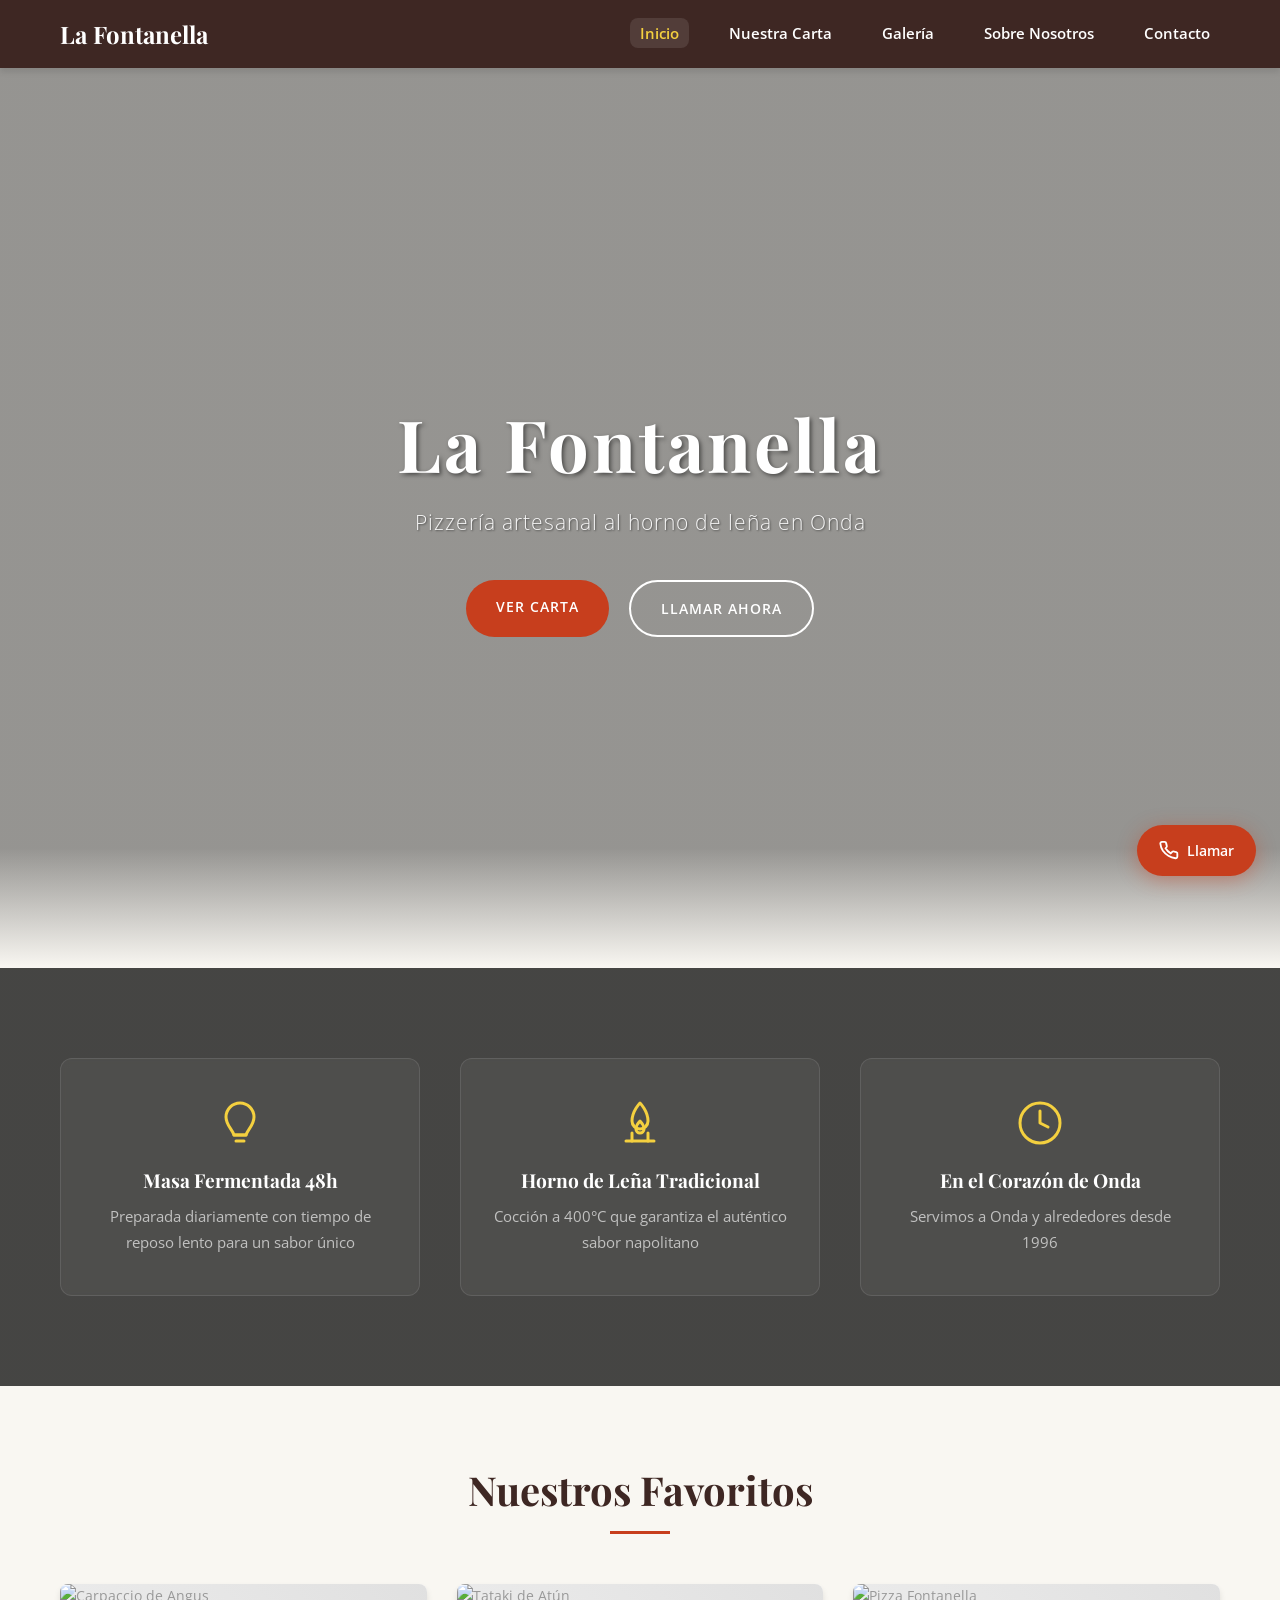
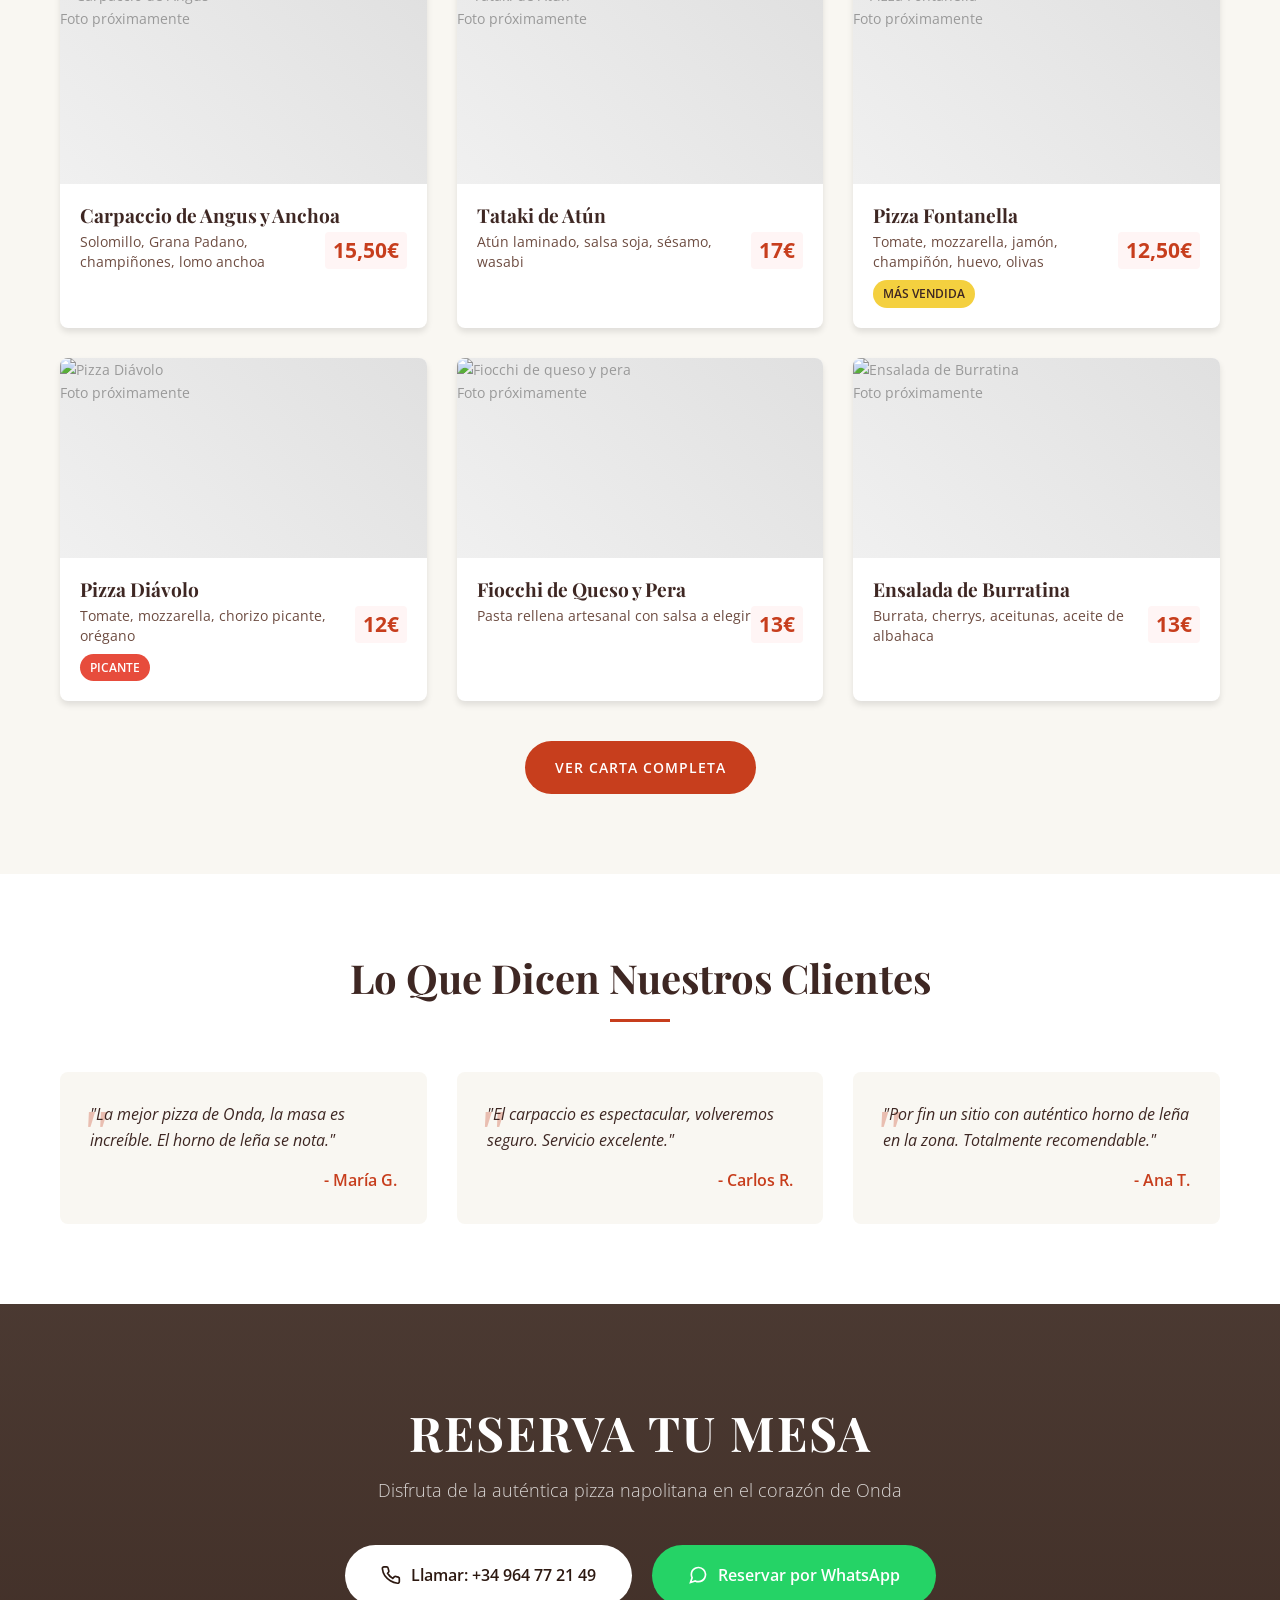
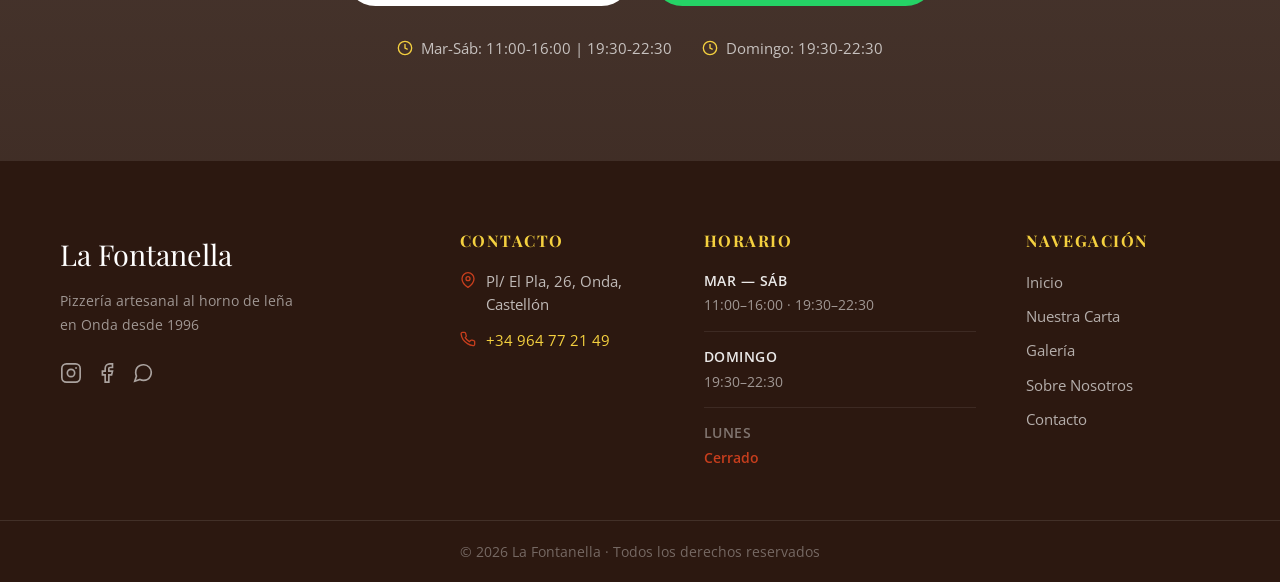
==== commit 724a9bf0: "imagen de hero y index editado" ====
--- a/index.html
+++ b/index.html
@@ -168,7 +168,46 @@
             </div>
         </div>
     </section>
-
+        <!-- ========== RESERVA TU MESA (FASE 3) ========== -->
+    <section class="reserva-section">
+        <div class="reserva-bg"></div>
+        <div class="container">
+            <div class="reserva-content">
+                <h2 class="reserva-title">Reserva Tu Mesa</h2>
+                <p class="reserva-subtitle">Disfruta de la auténtica pizza napolitana en el corazón de Onda</p>
+                
+                <div class="reserva-botones">
+                    <a href="tel:+34964772149" class="btn-reserva btn-telefono">
+                        <svg width="20" height="20" viewBox="0 0 24 24" fill="none" stroke="currentColor" stroke-width="2">
+                            <path d="M22 16.92v3a2 2 0 0 1-2.18 2 19.79 19.79 0 0 1-8.63-3.07A19.5 19.5 0 0 1 4.69 13a19.79 19.79 0 0 1-3.07-8.67A2 2 0 0 1 3.6 2.18h3a2 2 0 0 1 2 1.72c.127.96.361 1.903.7 2.81a2 2 0 0 1-.45 2.11L7.91 9.91a16 16 0 0 0 6.15 6.15l1.79-1.79a2 2 0 0 1 2.11-.45c.907.339 1.85.573 2.81.7A2 2 0 0 1 22 16.92z"/>
+                        </svg>
+                        Llamar: +34 964 77 21 49
+                    </a>
+                    <a href="https://wa.me/34964772149" class="btn-reserva btn-whatsapp" target="_blank">
+                        <svg width="20" height="20" viewBox="0 0 24 24" fill="none" stroke="currentColor" stroke-width="2">
+                            <path d="M21 11.5a8.38 8.38 0 0 1-.9 3.8 8.5 8.5 0 0 1-7.6 4.7 8.38 8.38 0 0 1-3.8-.9L3 21l1.9-5.7a8.38 8.38 0 0 1-.9-3.8 8.5 8.5 0 0 1 4.7-7.6 8.38 8.38 0 0 1 3.8-.9h.5a8.48 8.48 0 0 1 8 8v.5z"/>
+                        </svg>
+                        Reservar por WhatsApp
+                    </a>
+                </div>
+                
+                <div class="reserva-info">
+                    <span class="reserva-item">
+                        <svg width="16" height="16" viewBox="0 0 24 24" fill="none" stroke="currentColor" stroke-width="2">
+                            <circle cx="12" cy="12" r="10"/><polyline points="12 6 12 12 16 14"/>
+                        </svg>
+                        Mar-Sáb: 11:00-16:00 | 19:30-22:30
+                    </span>
+                    <span class="reserva-item">
+                        <svg width="16" height="16" viewBox="0 0 24 24" fill="none" stroke="currentColor" stroke-width="2">
+                            <circle cx="12" cy="12" r="10"/><polyline points="12 6 12 12 16 14"/>
+                        </svg>
+                        Domingo: 19:30-22:30
+                    </span>
+                </div>
+            </div>
+        </div>
+    </section>
     <!-- Footer -->
     <!-- FOOTER UNIFICADO LA FONTANELLA -->
 <footer class="footer">
--- a/css/estilos.css
+++ b/css/estilos.css
@@ -1383,4 +1383,153 @@
     font-size: 1.3rem;
     letter-spacing: 1px;
     opacity: 0.9;
+}
+
+/* ============================================
+   FASE 3: SECCIÓN RESERVA TU MESA
+   Estilo inspirado en La Piazza
+   ============================================ */
+
+.reserva-section {
+    position: relative;
+    padding: 100px 0;
+    overflow: hidden;
+}
+
+.reserva-bg {
+    position: absolute;
+    top: 0;
+    left: 0;
+    right: 0;
+    bottom: 0;
+    background: linear-gradient(rgba(44,24,16,0.85), rgba(44,24,16,0.9)),
+                url('../imagenes/hero-horno.jpg') center/cover no-repeat;
+    z-index: 1;
+}
+
+/* Si no tienes hero-horno.jpg, usa cualquier otra imagen del restaurante */
+/* Ejemplo alternativo: url('../imagenes/interior.jpg') */
+
+.reserva-content {
+    position: relative;
+    z-index: 2;
+    text-align: center;
+    max-width: 700px;
+    margin: 0 auto;
+}
+
+.reserva-title {
+    font-family: 'Playfair Display', serif;
+    font-size: 3rem;
+    color: #ffffff;
+    margin-bottom: 15px;
+    letter-spacing: 2px;
+    text-transform: uppercase;
+}
+
+.reserva-subtitle {
+    color: rgba(255,255,255,0.8);
+    font-size: 1.1rem;
+    margin-bottom: 40px;
+    font-weight: 300;
+}
+
+.reserva-botones {
+    display: flex;
+    gap: 20px;
+    justify-content: center;
+    flex-wrap: wrap;
+    margin-bottom: 30px;
+}
+
+.btn-reserva {
+    display: inline-flex;
+    align-items: center;
+    gap: 10px;
+    padding: 18px 36px;
+    border-radius: 50px;
+    font-weight: 600;
+    text-decoration: none;
+    transition: all 0.3s ease;
+    font-size: 1rem;
+    border: none;
+    cursor: pointer;
+}
+
+.btn-telefono {
+    background: #ffffff;
+    color: #2C1810;
+}
+
+.btn-telefono:hover {
+    background: #F4D03F;
+    transform: translateY(-3px);
+    box-shadow: 0 10px 30px rgba(0,0,0,0.2);
+}
+
+.btn-whatsapp {
+    background: #25D366;
+    color: #ffffff;
+}
+
+.btn-whatsapp:hover {
+    background: #128C7E;
+    transform: translateY(-3px);
+    box-shadow: 0 10px 30px rgba(37,211,102,0.3);
+}
+
+.reserva-info {
+    display: flex;
+    gap: 30px;
+    justify-content: center;
+    flex-wrap: wrap;
+    color: rgba(255,255,255,0.7);
+    font-size: 0.95rem;
+    margin-top: 20px;
+}
+
+.reserva-item {
+    display: flex;
+    align-items: center;
+    gap: 8px;
+}
+
+.reserva-item svg {
+    color: #F4D03F;
+    flex-shrink: 0;
+}
+
+/* Responsive */
+@media (max-width: 768px) {
+    .reserva-section {
+        padding: 70px 20px;
+    }
+    
+    .reserva-title {
+        font-size: 2.2rem;
+    }
+    
+    .reserva-subtitle {
+        font-size: 1rem;
+    }
+    
+    .btn-reserva {
+        padding: 16px 28px;
+        font-size: 0.95rem;
+        width: 100%;
+        justify-content: center;
+    }
+    
+    .reserva-botones {
+        flex-direction: column;
+        width: 100%;
+        max-width: 320px;
+        margin-left: auto;
+        margin-right: auto;
+    }
+    
+    .reserva-info {
+        flex-direction: column;
+        gap: 15px;
+    }
 }
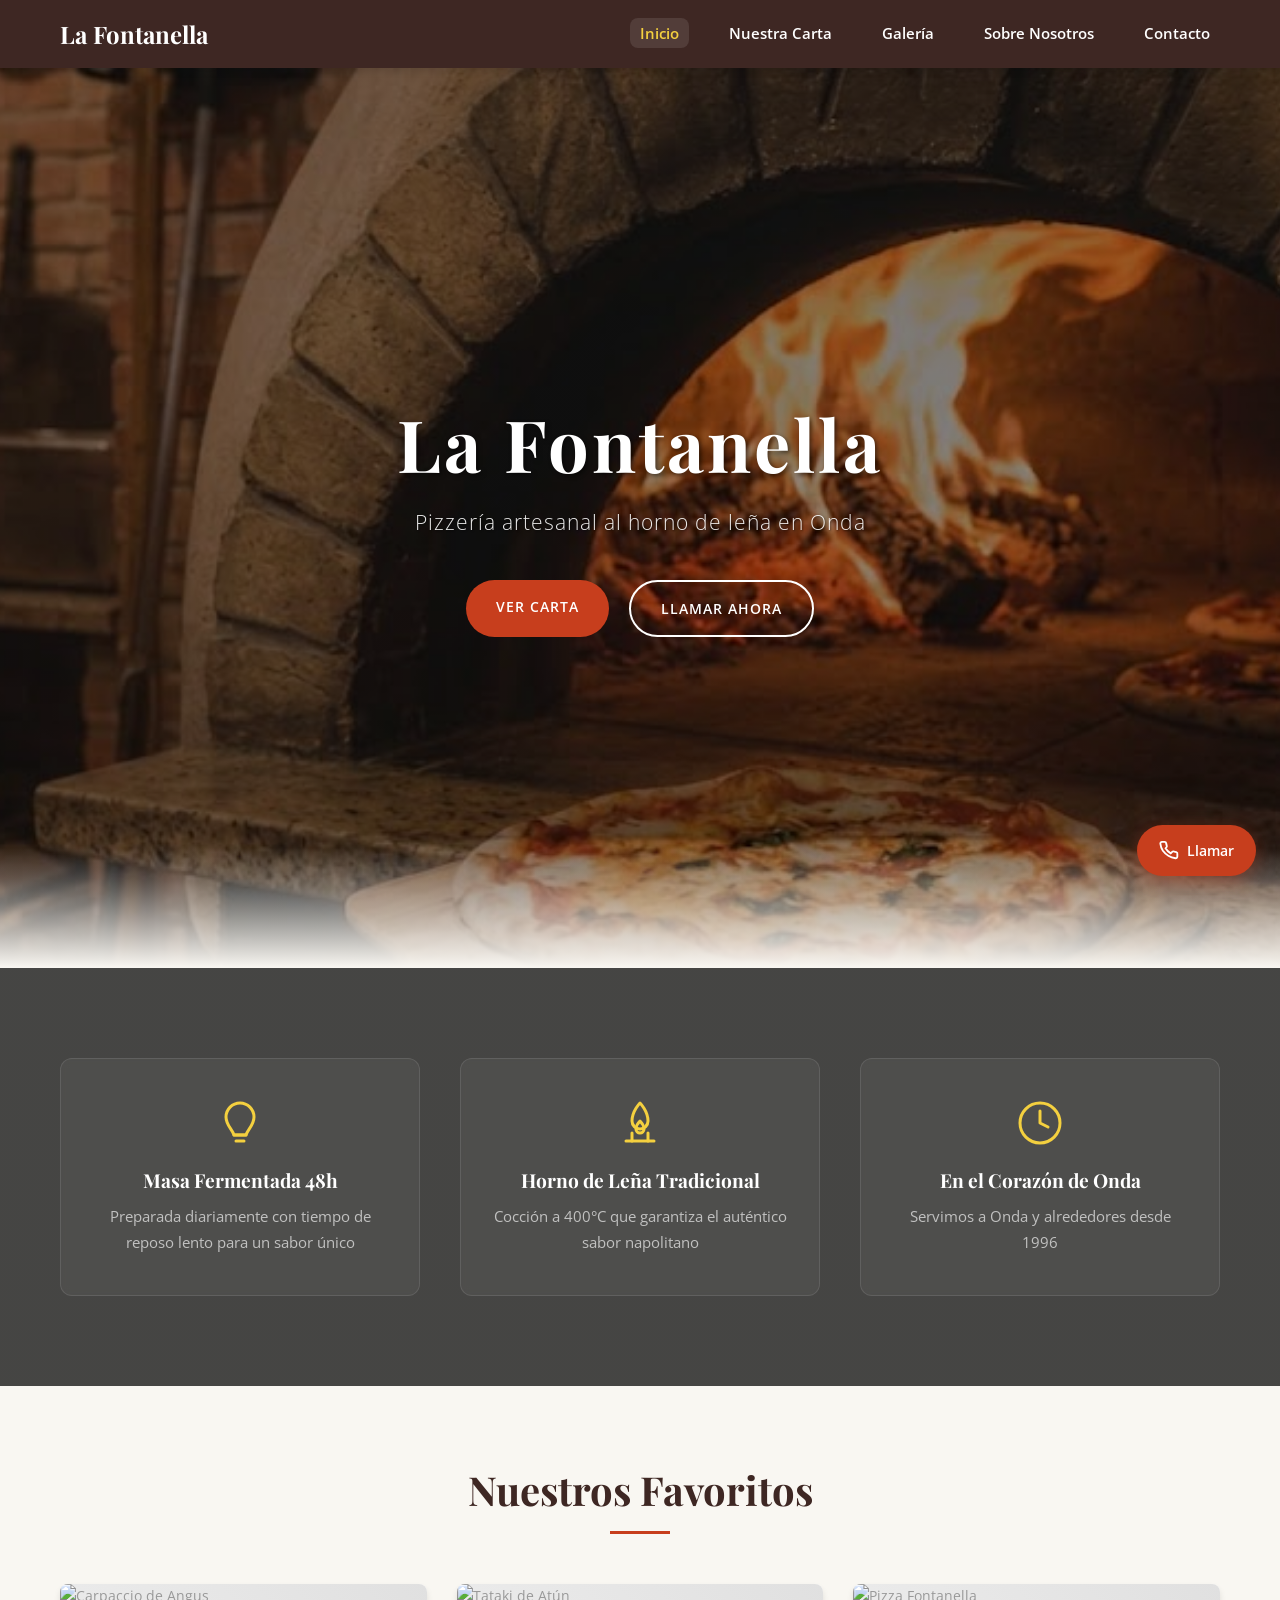
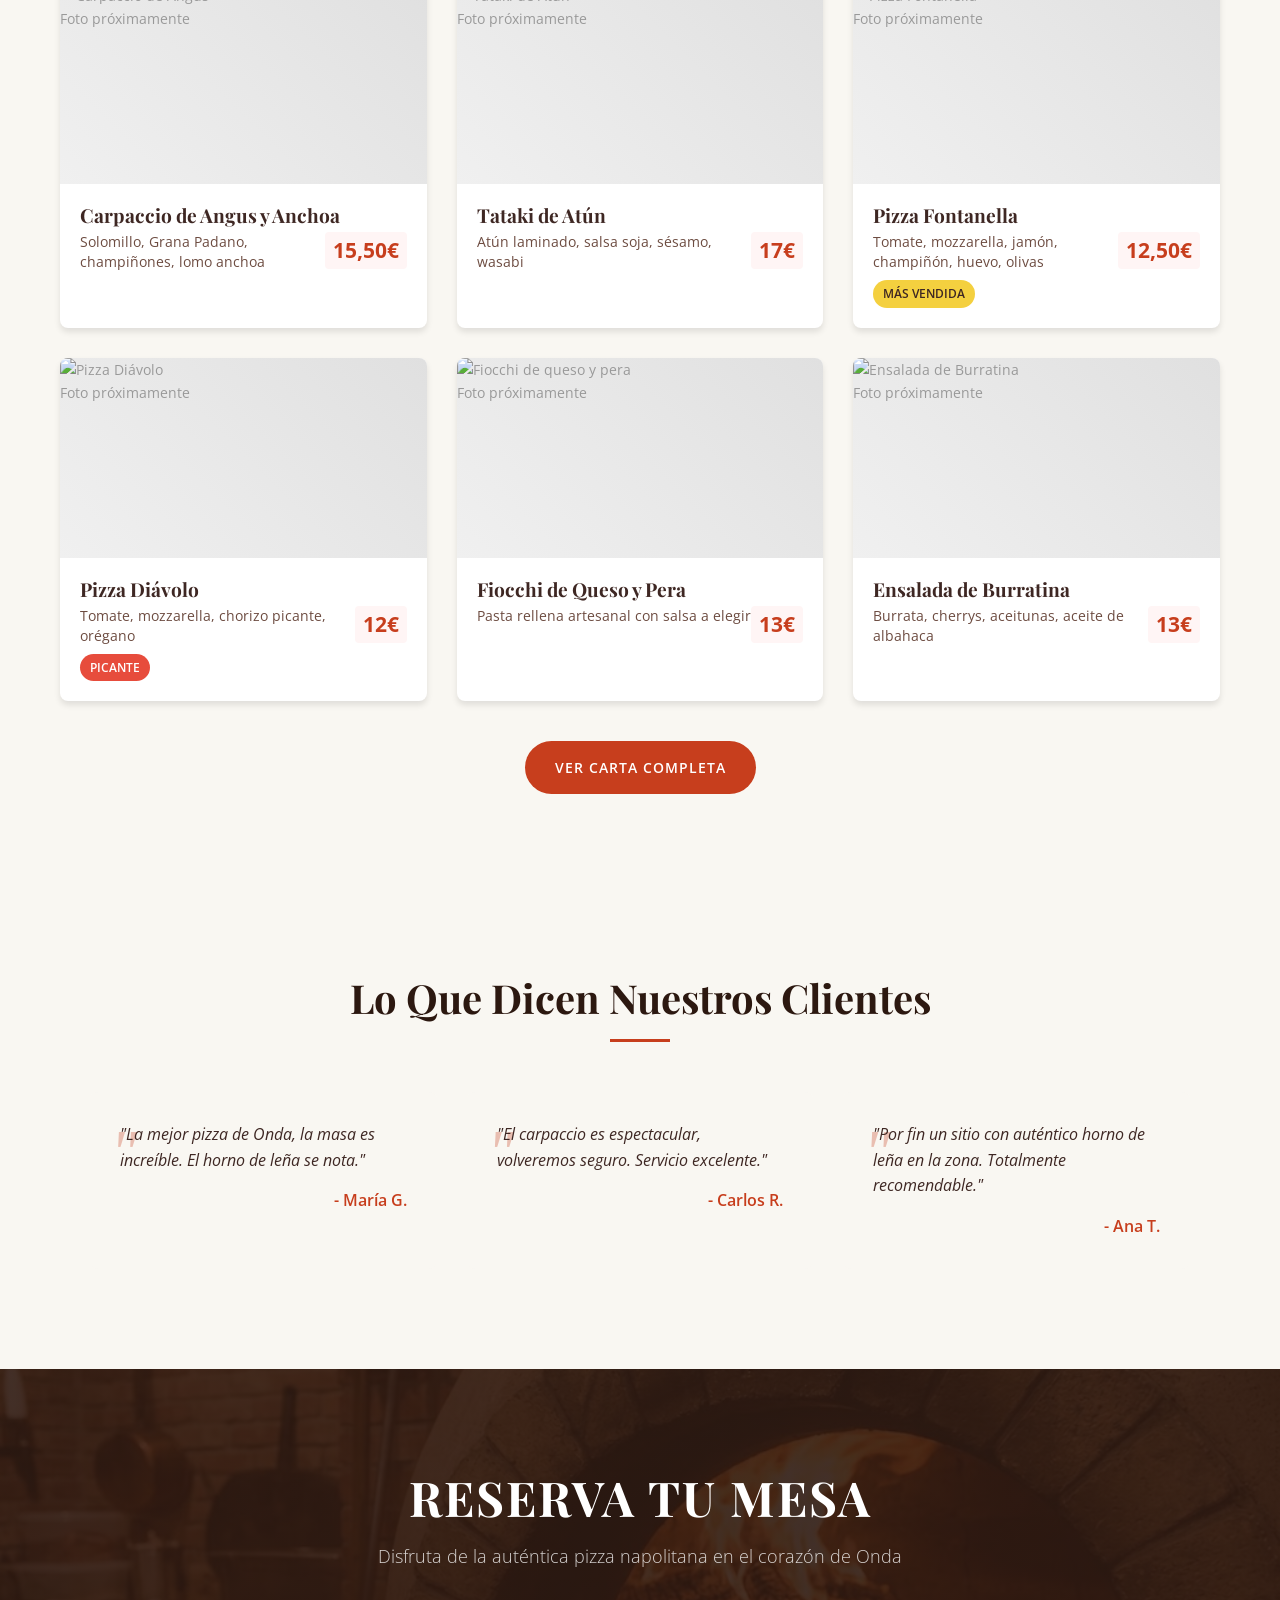
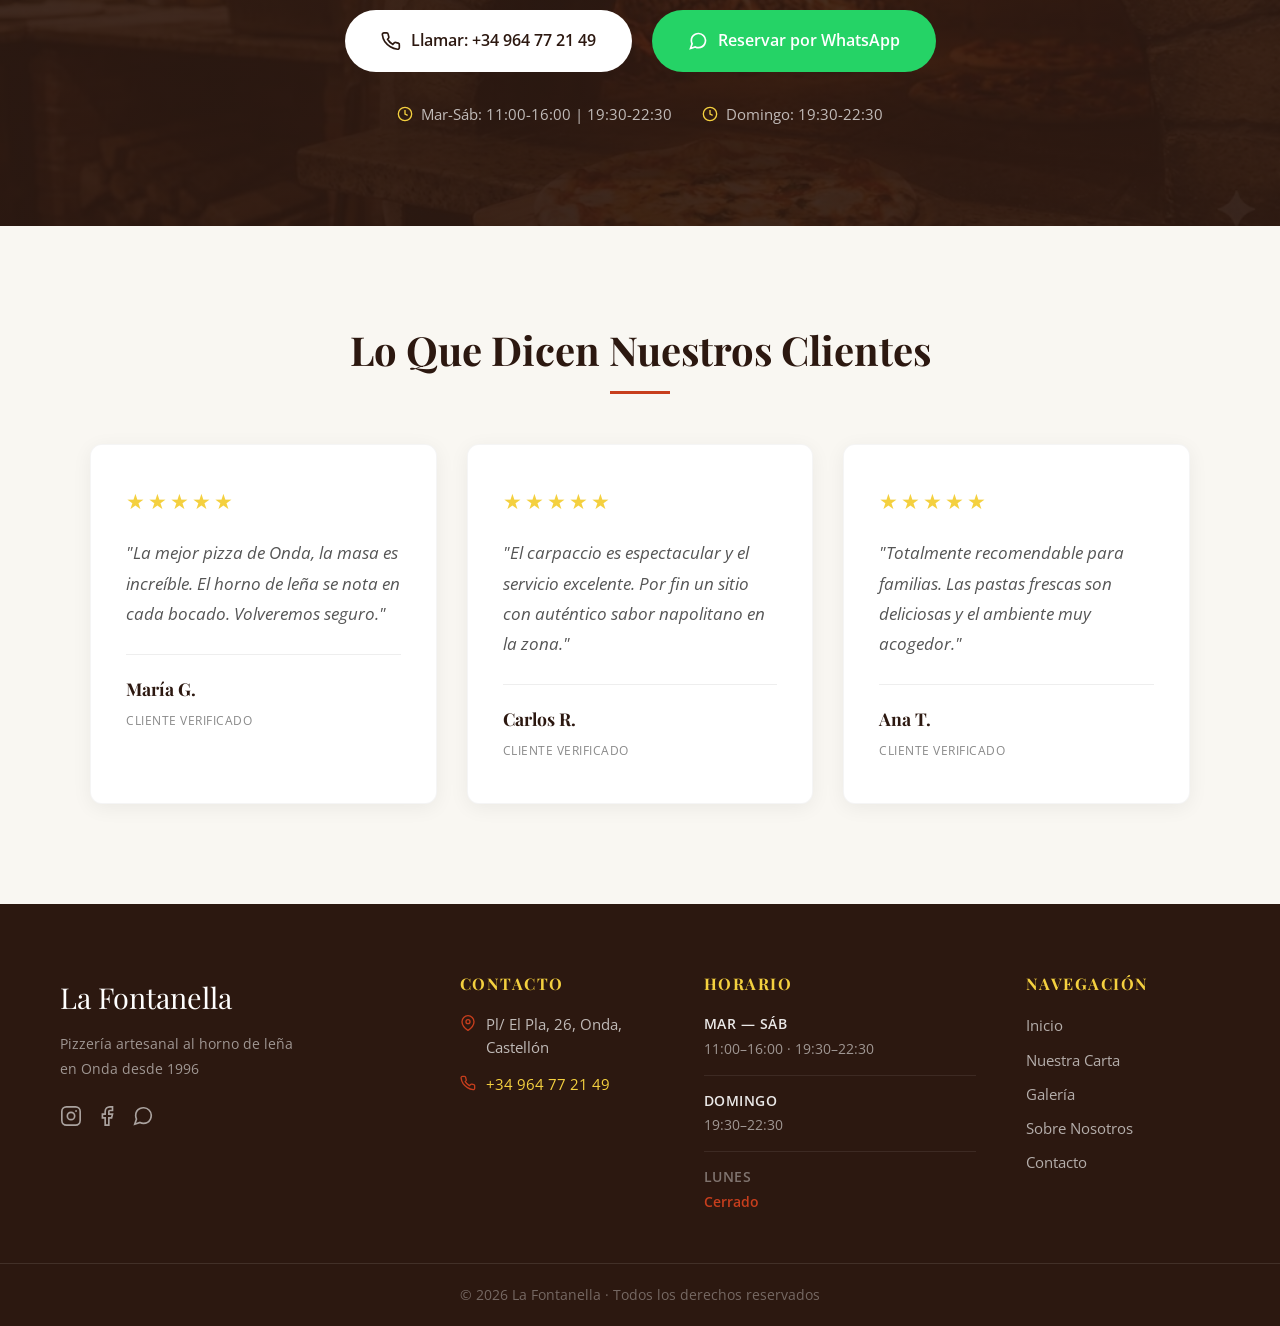
==== commit b7fae3a8: "boton reservas + imagen hero añadida" ====
--- a/index.html
+++ b/index.html
@@ -208,6 +208,44 @@
             </div>
         </div>
     </section>
+    <!-- ========== FASE 4: TESTIMONIOS ========== -->
+<section class="testimonios">
+    <div class="container">
+        <h2 class="section-title">Lo Que Dicen Nuestros Clientes</h2>
+        
+        <div class="testimonios-grid">
+            <!-- Testimonio 1 -->
+            <div class="testimonio-card">
+                <div class="testimonio-estrellas">★★★★★</div>
+                <p class="testimonio-texto">"La mejor pizza de Onda, la masa es increíble. El horno de leña se nota en cada bocado. Volveremos seguro."</p>
+                <div class="testimonio-autor">
+                    <span class="autor-nombre">María G.</span>
+                    <span class="autor-verificado">Cliente verificado</span>
+                </div>
+            </div>
+
+            <!-- Testimonio 2 -->
+            <div class="testimonio-card">
+                <div class="testimonio-estrellas">★★★★★</div>
+                <p class="testimonio-texto">"El carpaccio es espectacular y el servicio excelente. Por fin un sitio con auténtico sabor napolitano en la zona."</p>
+                <div class="testimonio-autor">
+                    <span class="autor-nombre">Carlos R.</span>
+                    <span class="autor-verificado">Cliente verificado</span>
+                </div>
+            </div>
+
+            <!-- Testimonio 3 -->
+            <div class="testimonio-card">
+                <div class="testimonio-estrellas">★★★★★</div>
+                <p class="testimonio-texto">"Totalmente recomendable para familias. Las pastas frescas son deliciosas y el ambiente muy acogedor."</p>
+                <div class="testimonio-autor">
+                    <span class="autor-nombre">Ana T.</span>
+                    <span class="autor-verificado">Cliente verificado</span>
+                </div>
+            </div>
+        </div>
+    </div>
+</section>
     <!-- Footer -->
     <!-- FOOTER UNIFICADO LA FONTANELLA -->
 <footer class="footer">
--- a/css/estilos.css
+++ b/css/estilos.css
@@ -125,7 +125,7 @@
     height: 100vh;
     min-height: 600px;
     background: linear-gradient(rgba(0,0,0,0.4), rgba(0,0,0,0.4)), 
-                url('../imagenes/hero-horno.jpg') center/cover no-repeat;
+                url('../images/imagen-hero.jpg') center/cover no-repeat;
     display: flex;
     align-items: center;
     justify-content: center;
@@ -624,7 +624,7 @@
 
 .page-header {
     background: linear-gradient(rgba(0,0,0,0.5), rgba(0,0,0,0.5)), 
-                url('../imagenes/hero-horno.jpg') center/cover no-repeat;
+                url('../images/imagen-hero.jpg') center/cover no-repeat;
     color: var(--color-blanco);
     text-align: center;
     padding: 100px 20px;
@@ -1292,7 +1292,7 @@
 .pilares {
     padding: 90px 0;
     background: linear-gradient(rgba(0,0,0,0.72), rgba(0,0,0,0.72)),
-                url('../imagenes/hero-horno.jpg') center/cover no-repeat fixed;
+                url('../images/imagen-hero.jpg') center/cover no-repeat fixed;
     position: relative;
 }
 
@@ -1403,7 +1403,7 @@
     right: 0;
     bottom: 0;
     background: linear-gradient(rgba(44,24,16,0.85), rgba(44,24,16,0.9)),
-                url('../imagenes/hero-horno.jpg') center/cover no-repeat;
+                url('../images/imagen-hero.jpg') center/cover no-repeat;
     z-index: 1;
 }
 
@@ -1532,4 +1532,121 @@
         flex-direction: column;
         gap: 15px;
     }
+}
+
+/* ============================================
+   FASE 4: TESTIMONIOS (Estilo La Piazza)
+   ============================================ */
+
+.testimonios {
+    padding: 100px 0;
+    background: #F9F7F2; /* Fondo crema/beige claro */
+}
+
+.testimonios .section-title {
+    text-align: center;
+    font-family: 'Playfair Display', serif;
+    font-size: 2.5rem;
+    color: #2C1810;
+    margin-bottom: 50px;
+    position: relative;
+}
+
+.testimonios .section-title::after {
+    content: '';
+    display: block;
+    width: 60px;
+    height: 3px;
+    background: #C73E1D; /* Color terracota */
+    margin: 15px auto 0;
+}
+
+.testimonios-grid {
+    display: grid;
+    grid-template-columns: repeat(3, 1fr);
+    gap: 30px;
+    max-width: 1100px;
+    margin: 0 auto;
+}
+
+.testimonio-card {
+    background: #ffffff;
+    padding: 40px 35px;
+    border-radius: 12px;
+    box-shadow: 0 4px 20px rgba(0,0,0,0.06);
+    transition: all 0.3s ease;
+    border: 1px solid rgba(0,0,0,0.04);
+    position: relative;
+}
+
+.testimonio-card:hover {
+    transform: translateY(-8px);
+    box-shadow: 0 12px 40px rgba(0,0,0,0.12);
+}
+
+.testimonio-estrellas {
+    color: #F4D03F; /* Dorado */
+    font-size: 1.3rem;
+    margin-bottom: 20px;
+    letter-spacing: 3px;
+}
+
+.testimonio-texto {
+    font-size: 1.05rem;
+    line-height: 1.8;
+    color: #555;
+    margin-bottom: 25px;
+    font-style: italic;
+    position: relative;
+    /* Sin comillas grandes, solo el texto */
+}
+
+.testimonio-autor {
+    border-top: 1px solid #eee;
+    padding-top: 20px;
+    margin-top: auto;
+}
+
+.autor-nombre {
+    display: block;
+    font-family: 'Playfair Display', serif;
+    font-weight: 700;
+    color: #2C1810;
+    font-size: 1.1rem;
+    margin-bottom: 4px;
+}
+
+.autor-verificado {
+    font-size: 0.85rem;
+    color: #888;
+    text-transform: uppercase;
+    letter-spacing: 0.5px;
+    font-size: 0.75rem;
+}
+
+/* Responsive */
+@media (max-width: 968px) {
+    .testimonios-grid {
+        grid-template-columns: 1fr;
+        max-width: 600px;
+        gap: 25px;
+    }
+    
+    .testimonios {
+        padding: 70px 20px;
+    }
+    
+    .testimonios .section-title {
+        font-size: 2rem;
+    }
+    
+    .testimonio-card {
+        padding: 30px 25px;
+    }
+}
+
+@media (max-width: 480px) {
+    .testimonio-texto {
+        font-size: 1rem;
+    }
 }
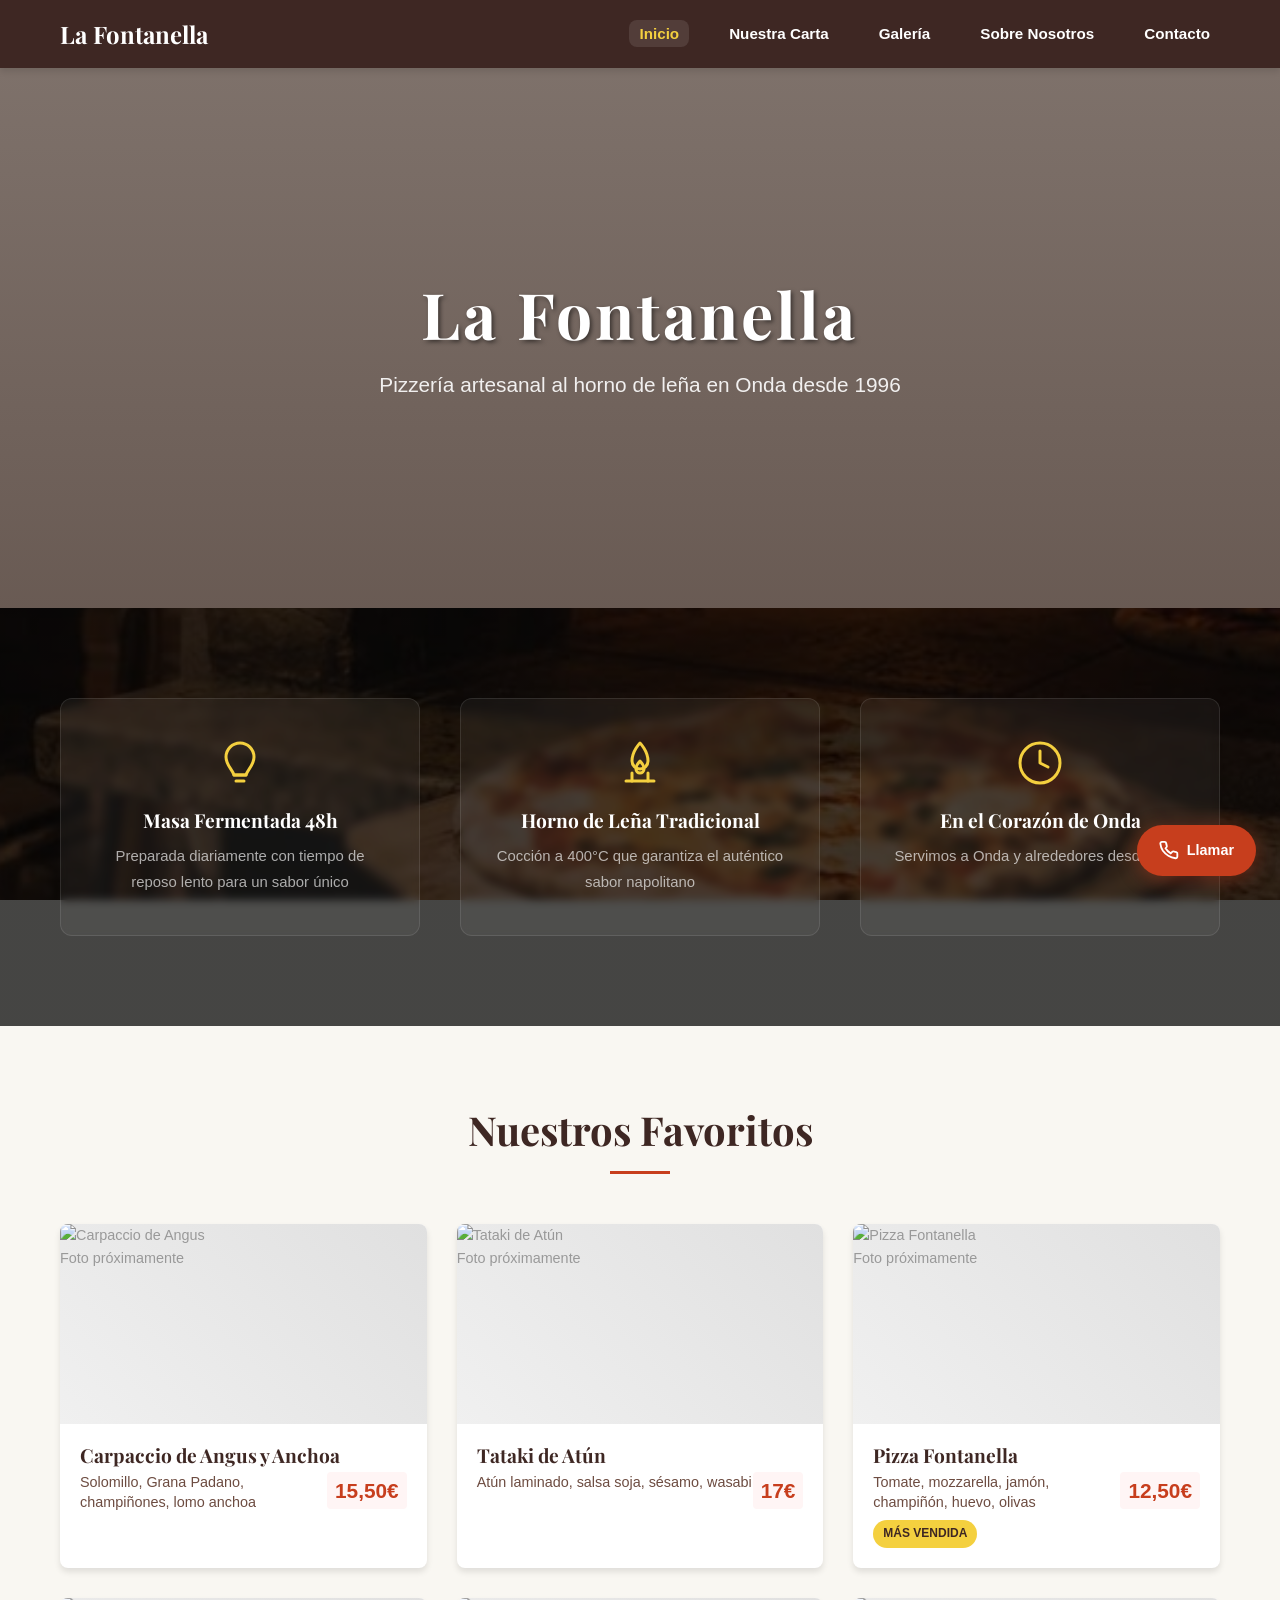
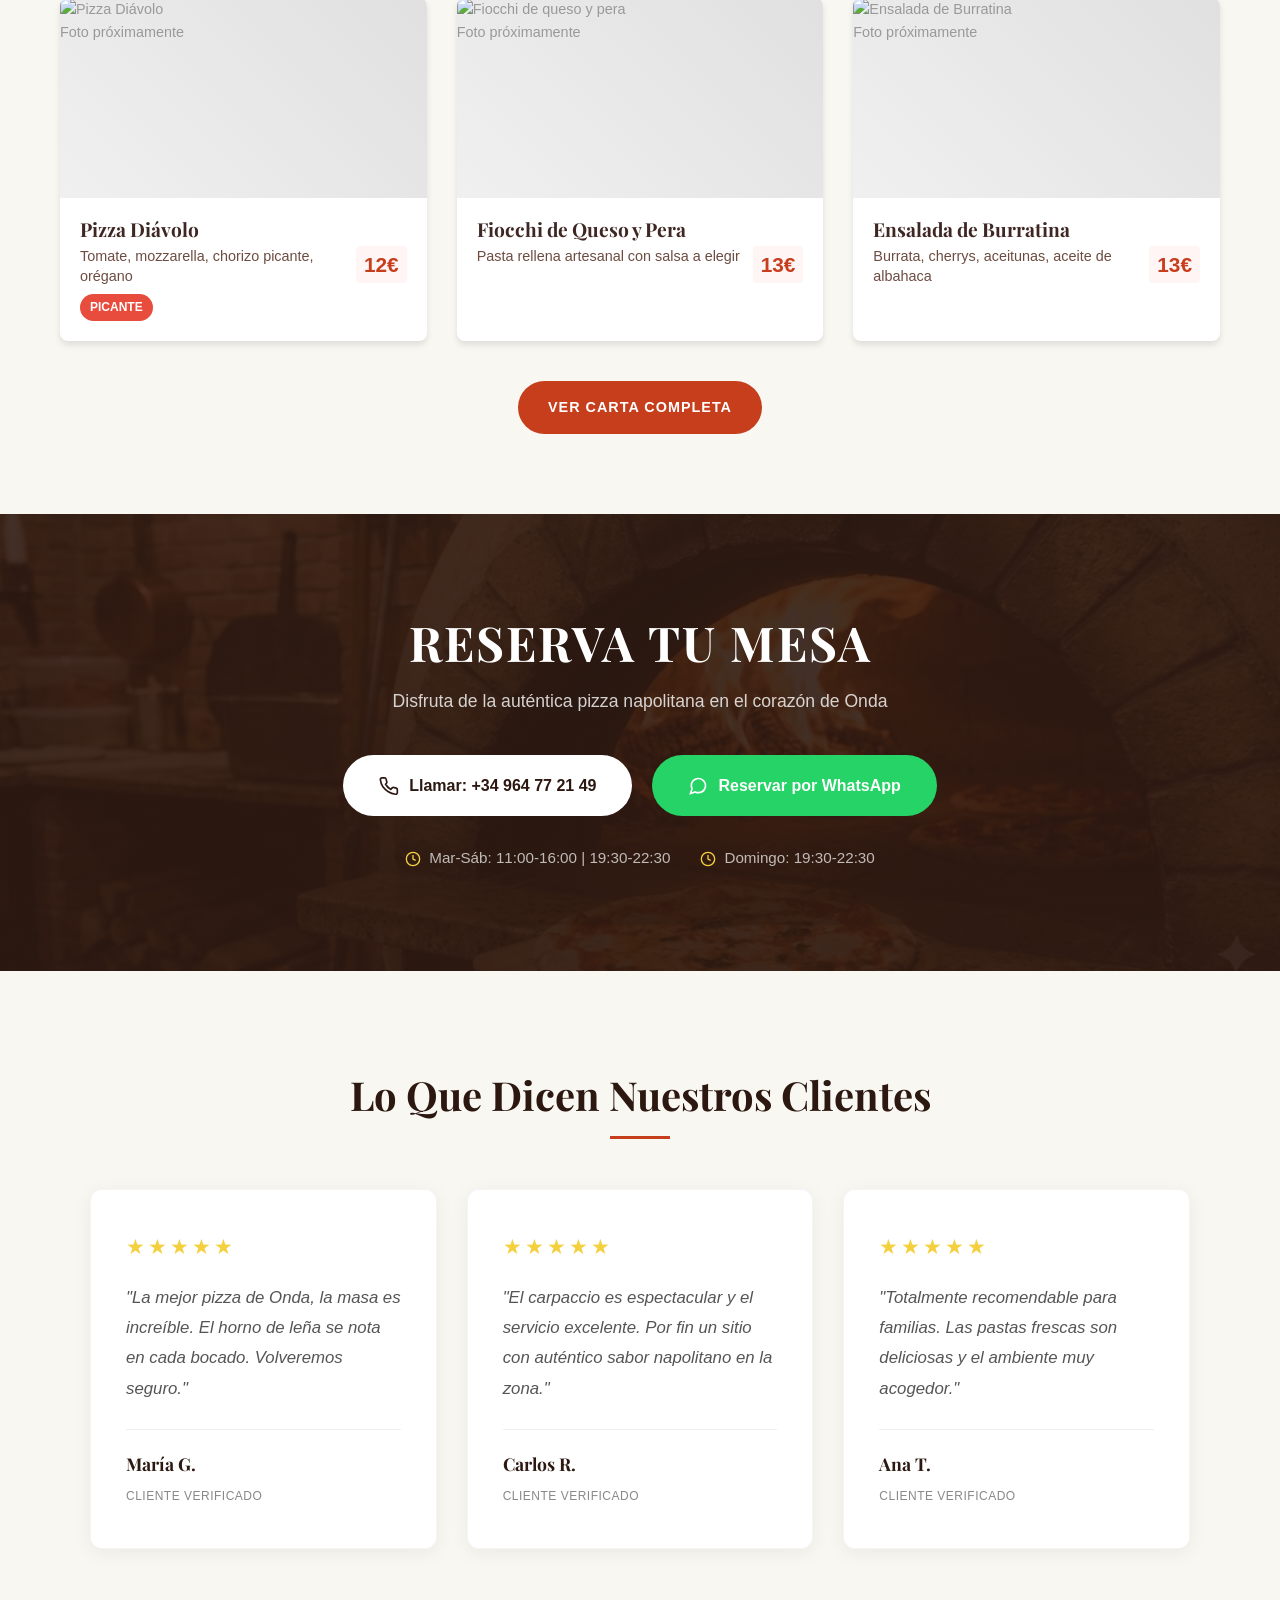
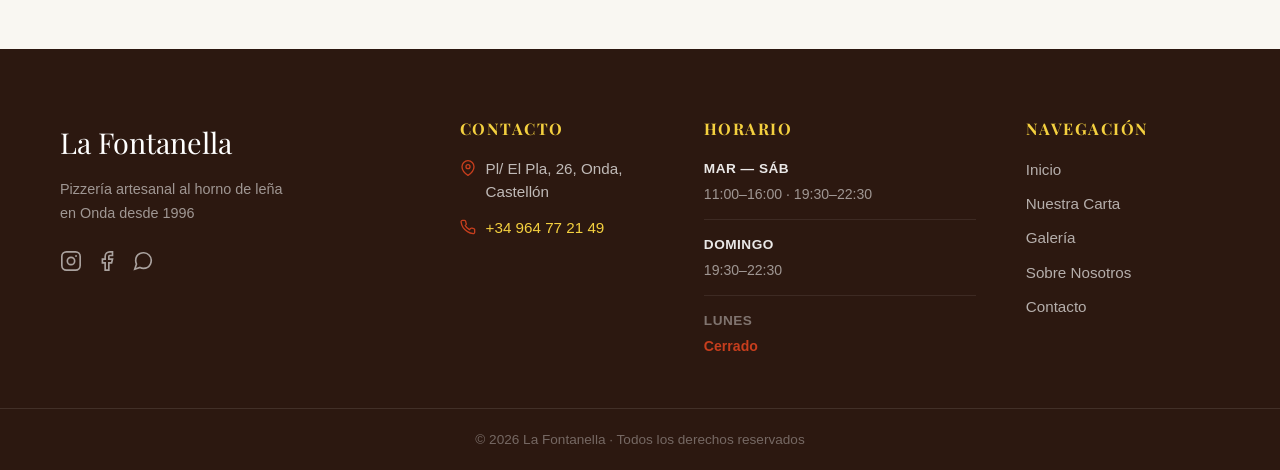
==== commit 7bde42c1: "fase 3 y 4" ====
--- a/index.html
+++ b/index.html
@@ -6,8 +6,7 @@
     <title>La Fontanella | Pizzería Artesanal en Onda (Castellón)</title>
     <meta name="description" content="Auténtica pizza al horno de leña en Onda. Pasta fresca, entrantes caseros y delivery local. Reserva online o llámanos.">
     <link rel="stylesheet" href="css/estilos.css">
-    <link href="https://fonts.googleapis.com/css2?family=Playfair+Display:wght@400;700&family=Open+Sans:wght@400;600&display=swap" rel="stylesheet">
-    <!-- Open Graph (Facebook/WhatsApp) -->
+    <link href="https://fonts.googleapis.com/css2?family=Playfair+Display:wght@400;700&family=Inter:wght@300;400;500;600&display=swap" rel="stylesheet">    <!-- Open Graph (Facebook/WhatsApp) -->
     <meta property="og:title" content="La Fontanella | Pizzería en Onda">
     <meta property="og:description" content="Auténtica pizza al horno de leña. Reserva online.">
     <meta property="og:image" content="https://francontre.github.io/la-fontanella/imagenes/hero-horno.jpg">
@@ -32,18 +31,15 @@
         </div>
     </nav>
 
-    <!-- Hero -->
-    <header class="hero">
-        <div class="hero-overlay"></div>
-        <div class="hero-content">
-            <h1>La Fontanella</h1>
-            <p class="hero-subtitle">Pizzería artesanal al horno de leña en Onda</p>
-            <div class="hero-buttons">
-                <a href="carta.html" class="btn btn-primary">Ver Carta</a>
-                <a href="tel:+34964772149" class="btn btn-secondary">Llamar Ahora</a>
-            </div>
-        </div>
-    </header>
+    <!-- HERO INICIO -->
+<section class="hero-section">
+    <div class="hero-content">
+        <h1>La Fontanella</h1>
+        <p>Pizzería artesanal al horno de leña en Onda desde 1996</p>
+    </div>
+</section>
+
+<main class="main-content">
 
     <!-- Pilares -->
     <!-- Pilares -->
@@ -148,26 +144,6 @@
         </div>
     </section>
 
-    <!-- Testimonios -->
-    <section class="testimonios">
-        <div class="container">
-            <h2 class="section-title">Lo Que Dicen Nuestros Clientes</h2>
-            <div class="testimonios-grid">
-                <div class="testimonio">
-                    <p>"La mejor pizza de Onda, la masa es increíble. El horno de leña se nota."</p>
-                    <span>- María G.</span>
-                </div>
-                <div class="testimonio">
-                    <p>"El carpaccio es espectacular, volveremos seguro. Servicio excelente."</p>
-                    <span>- Carlos R.</span>
-                </div>
-                <div class="testimonio">
-                    <p>"Por fin un sitio con auténtico horno de leña en la zona. Totalmente recomendable."</p>
-                    <span>- Ana T.</span>
-                </div>
-            </div>
-        </div>
-    </section>
         <!-- ========== RESERVA TU MESA (FASE 3) ========== -->
     <section class="reserva-section">
         <div class="reserva-bg"></div>
--- a/css/estilos.css
+++ b/css/estilos.css
@@ -1649,4 +1649,58 @@
     .testimonio-texto {
         font-size: 1rem;
     }
+}
+
+/* ============================================
+   HERO SECTION - Imagen del horno arriba
+   ============================================ */
+
+.hero-section {
+    position: relative;
+    height: 60vh; /* Ocupa 60% de la pantalla */
+    min-height: 400px;
+    background: linear-gradient(rgba(44,24,16,0.6), rgba(44,24,16,0.7)),
+                url('images/imagen-hero.jpg') center/cover no-repeat;
+    display: flex;
+    align-items: center;
+    justify-content: center;
+    text-align: center;
+    margin-top: 0; /* Justo debajo del nav */
+}
+
+.hero-content {
+    color: #ffffff;
+    z-index: 2;
+    padding: 20px;
+}
+
+.hero-content h1 {
+    font-family: 'Playfair Display', serif;
+    font-size: 4rem;
+    margin-bottom: 15px;
+    text-shadow: 2px 2px 4px rgba(0,0,0,0.5);
+    letter-spacing: 3px;
+}
+
+.hero-content p {
+    font-size: 1.3rem;
+    opacity: 0.9;
+    max-width: 600px;
+    margin: 0 auto;
+}
+
+/* Ajuste para móvil */
+@media (max-width: 768px) {
+    .hero-section {
+        height: 50vh;
+        min-height: 300px;
+    }
+    
+    .hero-content h1 {
+        font-size: 2.5rem;
+    }
+    
+    .hero-content p {
+        font-size: 1.1rem;
+    }
 }
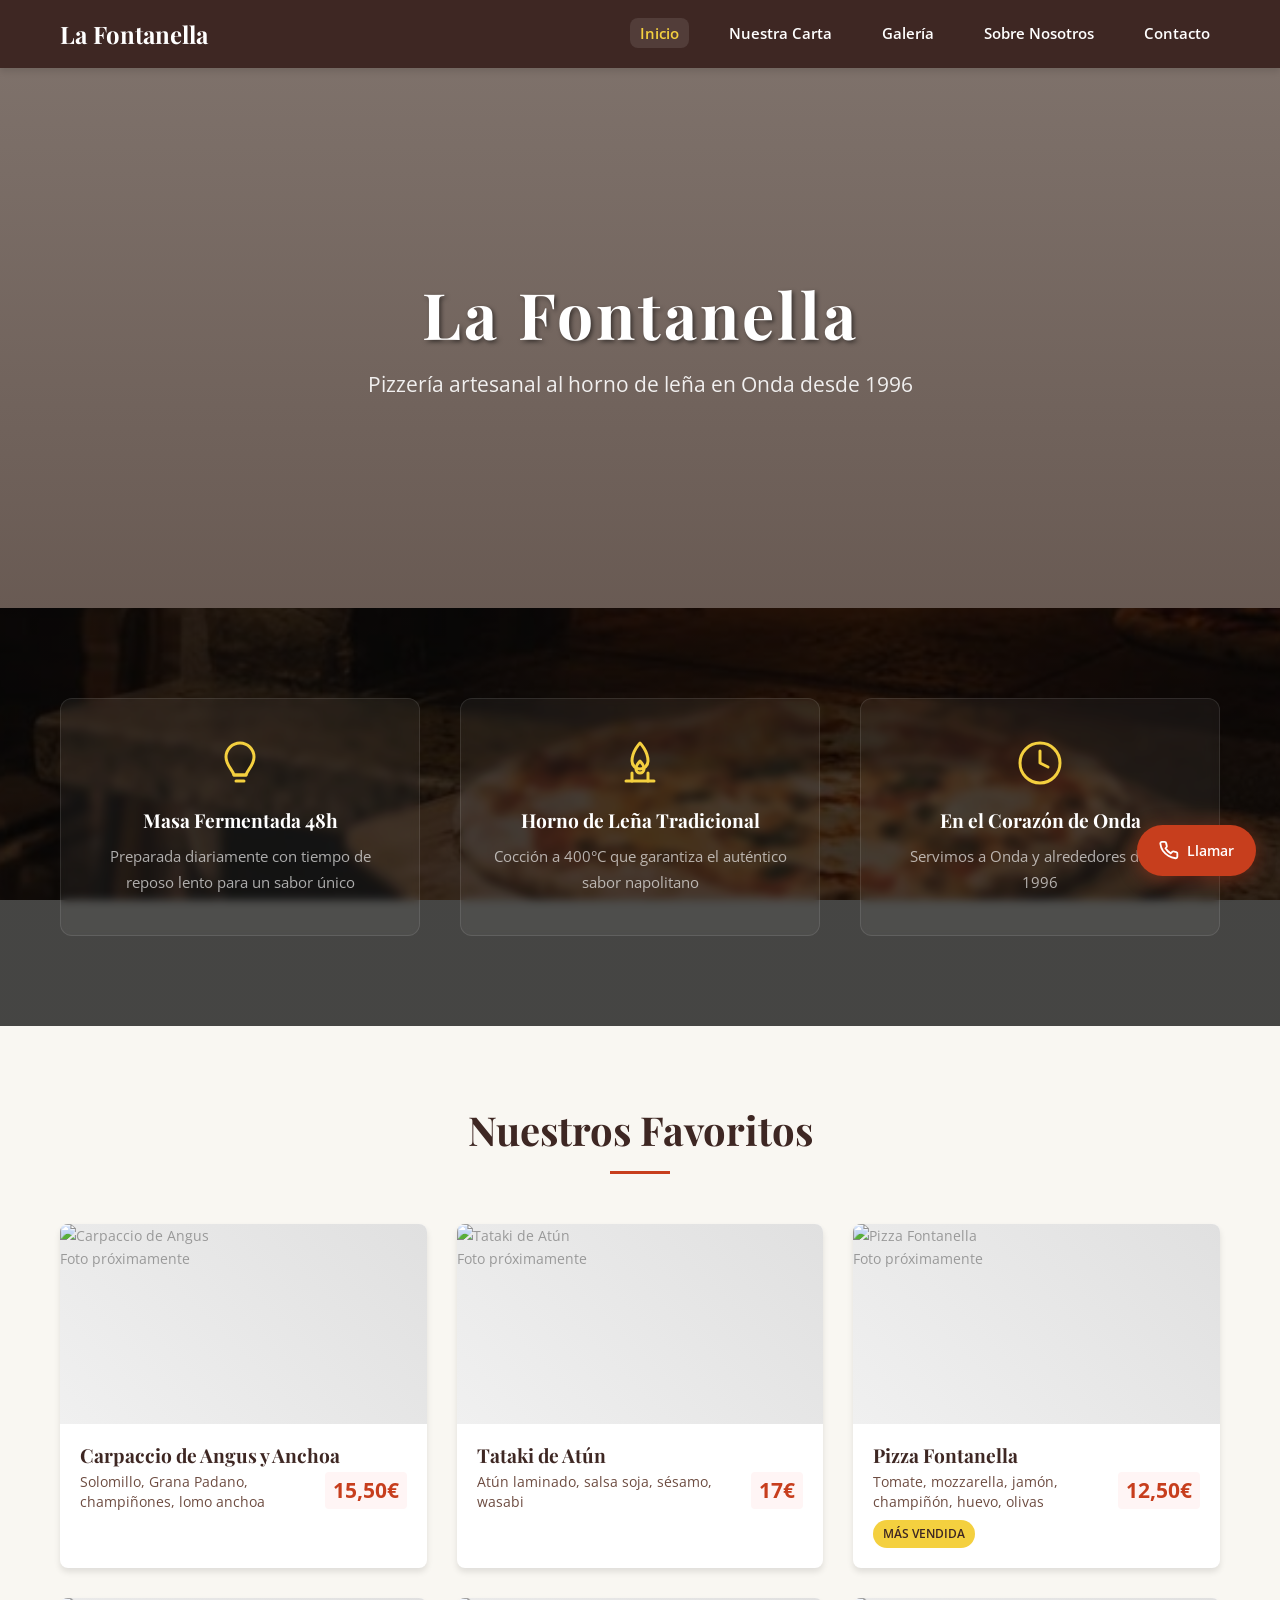
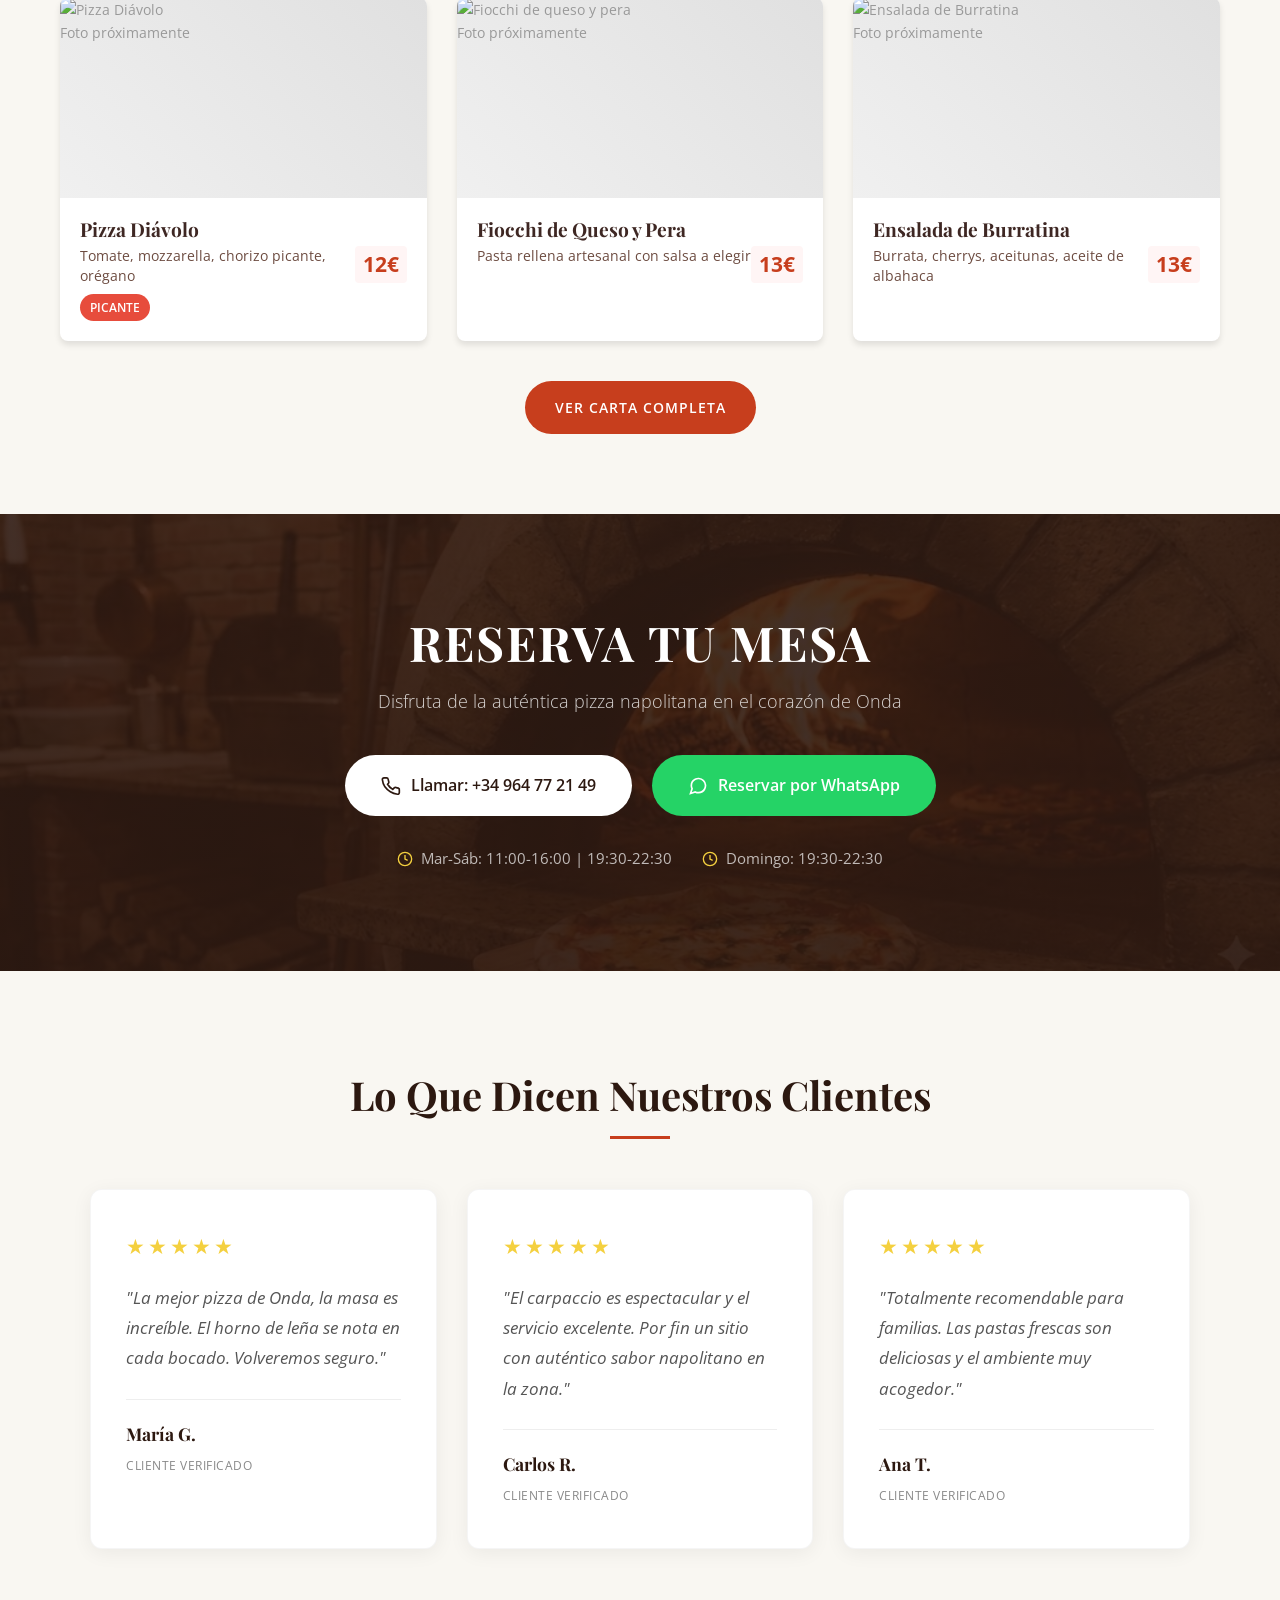
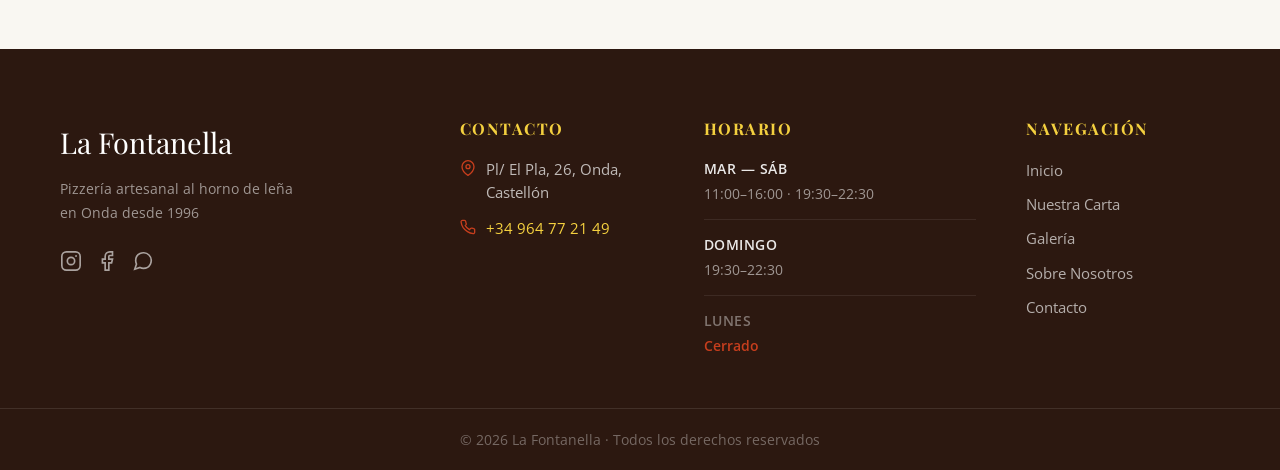
==== commit f88a67d0: "formato de vuelta" ====
--- a/index.html
+++ b/index.html
@@ -6,7 +6,8 @@
     <title>La Fontanella | Pizzería Artesanal en Onda (Castellón)</title>
     <meta name="description" content="Auténtica pizza al horno de leña en Onda. Pasta fresca, entrantes caseros y delivery local. Reserva online o llámanos.">
     <link rel="stylesheet" href="css/estilos.css">
-    <link href="https://fonts.googleapis.com/css2?family=Playfair+Display:wght@400;700&family=Inter:wght@300;400;500;600&display=swap" rel="stylesheet">    <!-- Open Graph (Facebook/WhatsApp) -->
+    <link href="https://fonts.googleapis.com/css2?family=Playfair+Display:wght@400 ;700&family=Open+Sans:wght@400;600&display=swap" rel="stylesheet">
+
     <meta property="og:title" content="La Fontanella | Pizzería en Onda">
     <meta property="og:description" content="Auténtica pizza al horno de leña. Reserva online.">
     <meta property="og:image" content="https://francontre.github.io/la-fontanella/imagenes/hero-horno.jpg">
--- a/css/estilos.css
+++ b/css/estilos.css
@@ -1703,4 +1703,57 @@
     .hero-content p {
         font-size: 1.1rem;
     }
+}
+
+/* Asegurar que los postres tengan el mismo estilo que entrantes */
+#postres .menu-item {
+    /* Hereda los estilos de .menu-item que ya tienes para entrantes */
+    background: #ffffff;
+    border-radius: 12px;
+    overflow: hidden;
+    box-shadow: 0 2px 15px rgba(0,0,0,0.06);
+    transition: transform 0.3s ease;
+}
+
+#postres .menu-item:hover {
+    transform: translateY(-5px);
+    box-shadow: 0 8px 25px rgba(0,0,0,0.1);
+}
+
+/* Estilo para items destacados (Lápices y Torrijas) */
+.menu-item.destacado {
+    border: 2px solid #F4D03F;
+    position: relative;
+}
+
+.menu-item.destacado::before {
+    content: '⭐ Especialidad';
+    position: absolute;
+    top: 10px;
+    right: -30px;
+    background: #F4D03F;
+    color: #2C1810;
+    padding: 3px 35px;
+    font-size: 0.7rem;
+    font-weight: 700;
+    transform: rotate(45deg);
+    z-index: 2;
+}
+
+/* Badges para variantes (Frutos del Bosque, Chocolate, etc.) */
+.badge-veg {
+    background: #C73E1D;
+    color: white;
+    font-size: 0.7rem;
+    padding: 2px 8px;
+    border-radius: 12px;
+    margin-left: 5px;
+    font-weight: 500;
+}
+
+/* Responsive: en móvil se apilan igual que los entrantes */
+@media (max-width: 768px) {
+    #postres .menu-grid {
+        grid-template-columns: 1fr;
+    }
 }
